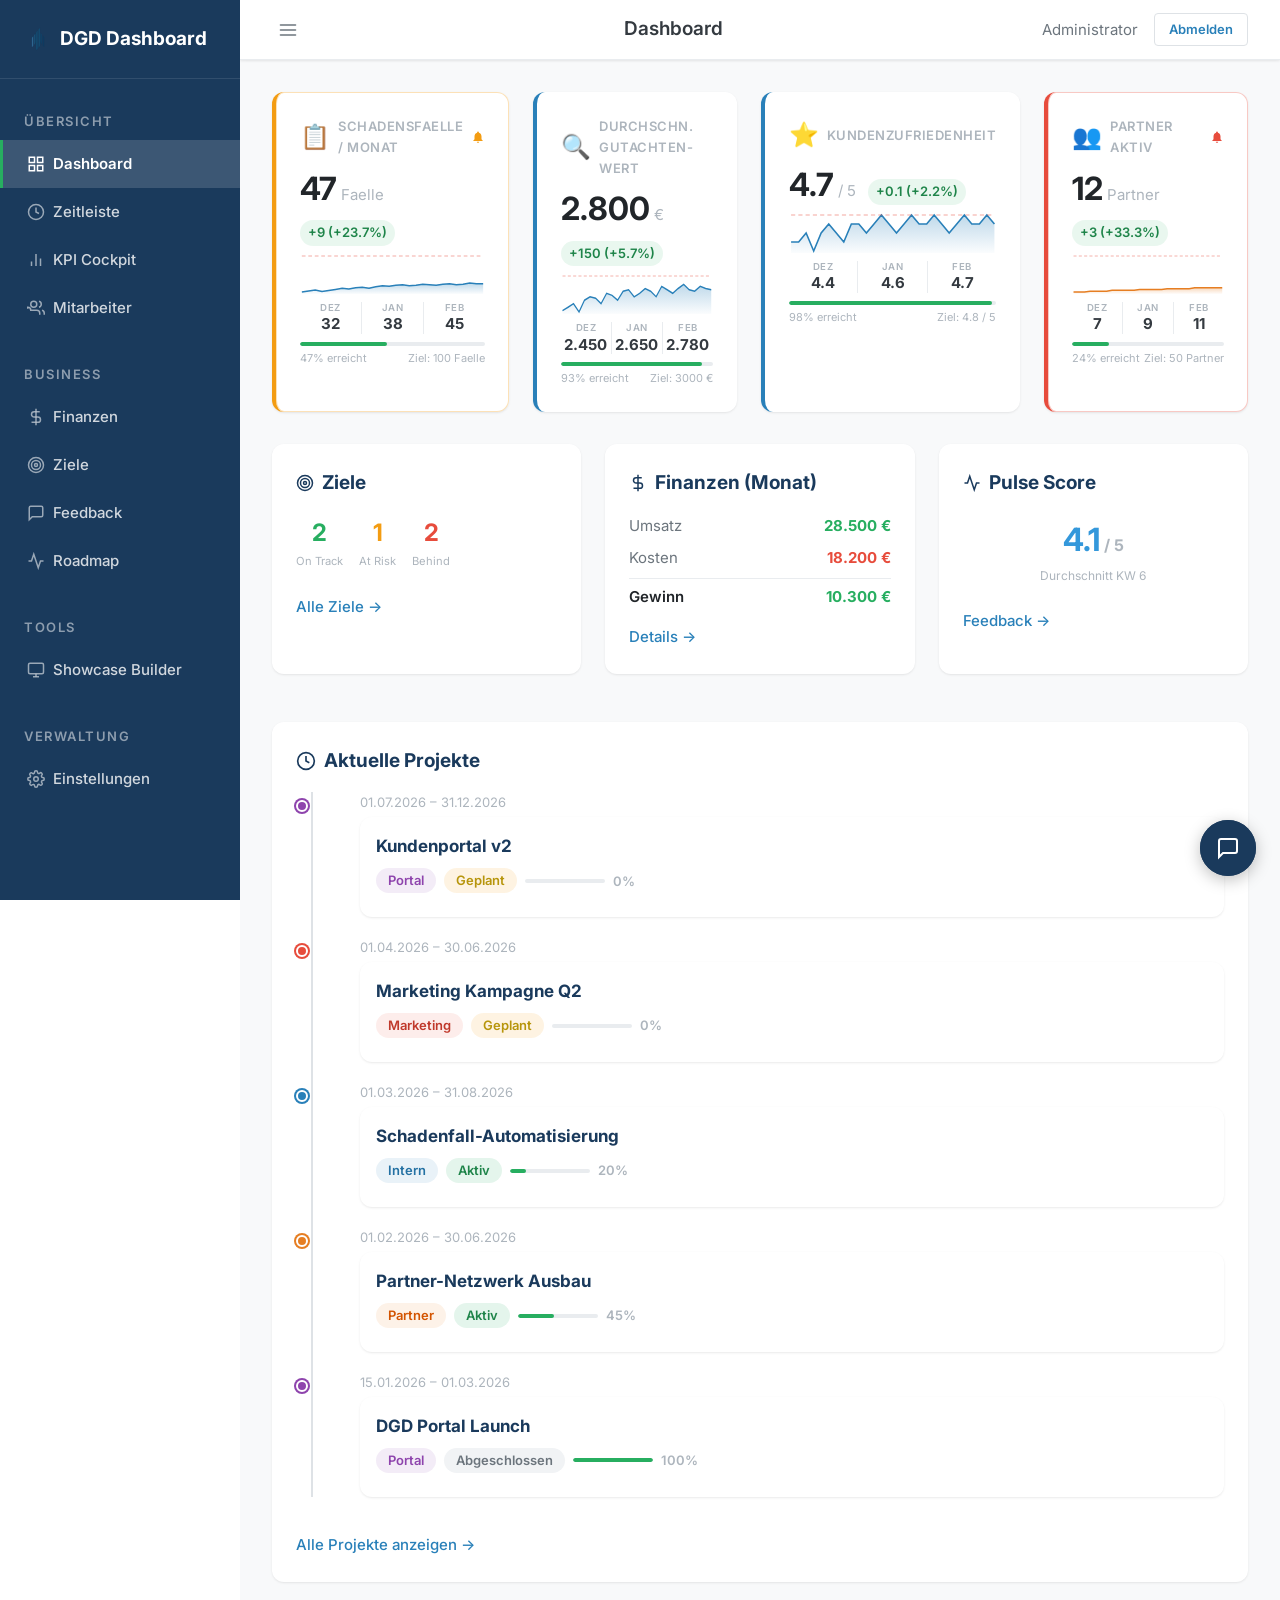
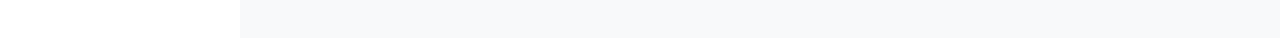
==== dashboard/index.html @ 2e4b4bc0 "Feature: Role-based access control (Admin/Member) - Backend: Finance, Goals-write, Tellent endpoints" ====
<!DOCTYPE html>
<html lang="de">
<head>
    <meta charset="UTF-8">
    <meta name="viewport" content="width=device-width, initial-scale=1.0">
    <title>DGD Dashboard - Internes Portal</title>
    <link rel="icon" href="img/dgd-falcon.png" type="image/png">
    <link rel="preconnect" href="https://fonts.googleapis.com">
    <link rel="preconnect" href="https://fonts.gstatic.com" crossorigin>
    <link href="https://fonts.googleapis.com/css2?family=Inter:wght@400;500;600;700&display=swap" rel="stylesheet">
    <link rel="stylesheet" href="css/theme.css">
    <link rel="stylesheet" href="css/dashboard.css">
</head>
<body>

    <!-- Login Page (shown when not authenticated) -->
    <div id="login-page" class="dgd-login-page">
        <div class="dgd-login-card">
            <div class="dgd-login-card__logo">
                <img src="img/dgd-falcon.png" alt="DGD" width="48" height="48">
                <img src="img/dgd-logo.png" alt="DGD Dashboard" style="height:28px">
            </div>
            <h2 class="dgd-login-card__title" id="auth-title">Anmelden</h2>
            <p class="dgd-login-card__subtitle" id="auth-subtitle">Internes Dashboard f&uuml;r DGD-Mitarbeiter</p>

            <form id="login-form" class="dgd-form">
                <div class="dgd-form__group">
                    <label class="dgd-form__label" for="auth-username">Benutzername</label>
                    <input type="text" id="auth-username" class="dgd-form__input dgd-form__input--lg" placeholder="Benutzername" required>
                </div>
                <div class="dgd-form__group" id="auth-email-group" style="display:none">
                    <label class="dgd-form__label" for="auth-email">E-Mail</label>
                    <input type="email" id="auth-email" class="dgd-form__input dgd-form__input--lg" placeholder="max@dgd.digital">
                </div>
                <div class="dgd-form__group" id="auth-displayname-group" style="display:none">
                    <label class="dgd-form__label" for="auth-displayname">Anzeigename</label>
                    <input type="text" id="auth-displayname" class="dgd-form__input dgd-form__input--lg" placeholder="Max Mustermann">
                </div>
                <div class="dgd-form__group">
                    <label class="dgd-form__label" for="auth-password">Passwort</label>
                    <input type="password" id="auth-password" class="dgd-form__input dgd-form__input--lg" placeholder="Passwort" required>
                </div>
                <div class="dgd-form__group" id="auth-code-group" style="display:none">
                    <label class="dgd-form__label" for="auth-invite-code">Einladungscode</label>
                    <input type="text" id="auth-invite-code" class="dgd-form__input dgd-form__input--lg" placeholder="DGD-XXXX-XXXX">
                </div>
                <div id="auth-error" class="dgd-alert dgd-alert--error dgd-hidden"></div>
                <button type="submit" id="auth-submit" class="dgd-btn dgd-btn--primary dgd-btn--lg dgd-btn--full">Anmelden</button>
            </form>
            <p class="dgd-text-center dgd-text-muted dgd-mt-md">
                <a href="#" id="auth-toggle" class="dgd-login-card__toggle">Mit Einladungscode registrieren</a>
            </p>
        </div>
    </div>

    <!-- App Shell (shown when authenticated) -->
    <div id="app-shell" class="dgd-app dgd-hidden">

        <!-- Sidebar -->
        <aside class="dgd-sidebar" id="sidebar">
            <div class="dgd-sidebar__logo">
                <img src="img/dgd-falcon.png" alt="DGD" width="28" height="28">
                <span>DGD Dashboard</span>
            </div>
            <nav class="dgd-sidebar__nav">
                <div class="dgd-sidebar__section">&Uuml;BERSICHT</div>
                <a href="#dashboard" class="dgd-sidebar__link dgd-sidebar__link--active" data-view="dashboard">
                    <svg class="dgd-sidebar__icon" width="18" height="18" viewBox="0 0 24 24" fill="none" stroke="currentColor" stroke-width="2"><rect x="3" y="3" width="7" height="7"/><rect x="14" y="3" width="7" height="7"/><rect x="3" y="14" width="7" height="7"/><rect x="14" y="14" width="7" height="7"/></svg>
                    Dashboard
                </a>
                <a href="#timeline" class="dgd-sidebar__link" data-view="timeline">
                    <svg class="dgd-sidebar__icon" width="18" height="18" viewBox="0 0 24 24" fill="none" stroke="currentColor" stroke-width="2"><circle cx="12" cy="12" r="10"/><polyline points="12 6 12 12 16 14"/></svg>
                    Zeitleiste
                </a>
                <a href="#kpis" class="dgd-sidebar__link" data-view="kpis">
                    <svg class="dgd-sidebar__icon" width="18" height="18" viewBox="0 0 24 24" fill="none" stroke="currentColor" stroke-width="2"><line x1="18" y1="20" x2="18" y2="10"/><line x1="12" y1="20" x2="12" y2="4"/><line x1="6" y1="20" x2="6" y2="14"/></svg>
                    KPI Cockpit
                </a>
                <a href="#mitarbeiter" class="dgd-sidebar__link" data-view="mitarbeiter" data-role="admin">
                    <svg class="dgd-sidebar__icon" width="18" height="18" viewBox="0 0 24 24" fill="none" stroke="currentColor" stroke-width="2"><path d="M17 21v-2a4 4 0 00-4-4H5a4 4 0 00-4-4v2"/><circle cx="9" cy="7" r="4"/><path d="M23 21v-2a4 4 0 00-3-3.87"/><path d="M16 3.13a4 4 0 010 7.75"/></svg>
                    Mitarbeiter
                </a>
                <div class="dgd-sidebar__section">BUSINESS</div>
                <a href="#finanzen" class="dgd-sidebar__link" data-view="finanzen" data-role="admin">
                    <svg class="dgd-sidebar__icon" width="18" height="18" viewBox="0 0 24 24" fill="none" stroke="currentColor" stroke-width="2"><line x1="12" y1="1" x2="12" y2="23"/><path d="M17 5H9.5a3.5 3.5 0 000 7h5a3.5 3.5 0 010 7H6"/></svg>
                    Finanzen
                </a>
                <a href="#ziele" class="dgd-sidebar__link" data-view="ziele" data-role="admin">
                    <svg class="dgd-sidebar__icon" width="18" height="18" viewBox="0 0 24 24" fill="none" stroke="currentColor" stroke-width="2"><circle cx="12" cy="12" r="10"/><circle cx="12" cy="12" r="6"/><circle cx="12" cy="12" r="2"/></svg>
                    Ziele
                </a>
                <a href="#feedback" class="dgd-sidebar__link" data-view="feedback">
                    <svg class="dgd-sidebar__icon" width="18" height="18" viewBox="0 0 24 24" fill="none" stroke="currentColor" stroke-width="2"><path d="M21 15a2 2 0 01-2 2H7l-4 4V5a2 2 0 012-2h14a2 2 0 012 2z"/><line x1="9" y1="10" x2="9" y2="10"/><line x1="12" y1="10" x2="12" y2="10"/><line x1="15" y1="10" x2="15" y2="10"/></svg>
                    Feedback
                </a>
                <a href="#roadmap" class="dgd-sidebar__link" data-view="roadmap">
                    <svg class="dgd-sidebar__icon" width="18" height="18" viewBox="0 0 24 24" fill="none" stroke="currentColor" stroke-width="2"><polyline points="22 12 18 12 15 21 9 3 6 12 2 12"/></svg>
                    Roadmap
                </a>
                <div class="dgd-sidebar__section">TOOLS</div>
                <a href="#showcase" class="dgd-sidebar__link" data-view="showcase" data-role="admin">
                    <svg class="dgd-sidebar__icon" width="18" height="18" viewBox="0 0 24 24" fill="none" stroke="currentColor" stroke-width="2"><rect x="2" y="3" width="20" height="14" rx="2"/><line x1="8" y1="21" x2="16" y2="21"/><line x1="12" y1="17" x2="12" y2="21"/></svg>
                    Showcase Builder
                </a>
                <div class="dgd-sidebar__section">VERWALTUNG</div>
                <a href="#settings" class="dgd-sidebar__link" data-view="settings" data-role="admin">
                    <svg class="dgd-sidebar__icon" width="18" height="18" viewBox="0 0 24 24" fill="none" stroke="currentColor" stroke-width="2"><circle cx="12" cy="12" r="3"/><path d="M19.4 15a1.65 1.65 0 00.33 1.82l.06.06a2 2 0 010 2.83 2 2 0 01-2.83 0l-.06-.06a1.65 1.65 0 00-1.82-.33 1.65 1.65 0 00-1 1.51V21a2 2 0 01-4 0v-.09A1.65 1.65 0 009 19.4a1.65 1.65 0 00-1.82.33l-.06.06a2 2 0 01-2.83-2.83l.06-.06A1.65 1.65 0 004.68 15a1.65 1.65 0 00-1.51-1H3a2 2 0 010-4h.09A1.65 1.65 0 004.6 9a1.65 1.65 0 00-.33-1.82l-.06-.06a2 2 0 012.83-2.83l.06.06A1.65 1.65 0 009 4.68a1.65 1.65 0 001-1.51V3a2 2 0 014 0v.09a1.65 1.65 0 001 1.51 1.65 1.65 0 001.82-.33l.06-.06a2 2 0 012.83 2.83l-.06.06A1.65 1.65 0 0019.4 9a1.65 1.65 0 001.51 1H21a2 2 0 010 4h-.09a1.65 1.65 0 00-1.51 1z"/></svg>
                    Einstellungen
                </a>
            </nav>
        </aside>

        <!-- Main Content -->
        <main class="dgd-main" id="main">
            <header class="dgd-topbar">
                <button class="dgd-sidebar-toggle" id="sidebar-toggle" aria-label="Men&uuml;" title="Seitenleiste ein-/ausblenden">
                    <svg width="20" height="20" viewBox="0 0 24 24" fill="none" stroke="currentColor" stroke-width="2" stroke-linecap="round"><line x1="3" y1="6" x2="21" y2="6"/><line x1="3" y1="12" x2="21" y2="12"/><line x1="3" y1="18" x2="21" y2="18"/></svg>
                </button>
                <h3 class="dgd-topbar__title" id="topbar-title">Dashboard</h3>
                <div class="dgd-topbar__user">
                    <span id="topbar-username"></span>
                    <button class="dgd-btn dgd-btn--outline dgd-btn--sm" id="logout-btn">Abmelden</button>
                </div>
            </header>
            <div class="dgd-content" id="main-content">
                <!-- Views rendered here by JS -->
            </div>
        </main>
    </div>

    <!-- Modal container -->
    <div id="modal-container"></div>

    <!-- Foundation (namespace.js must load first - no defer) -->
    <script src="js/namespace.js"></script>
    <script defer src="js/helpers.js"></script>
    <script defer src="js/demo-data.js"></script>

    <!-- Infrastructure -->
    <script defer src="js/api.js"></script>
    <script defer src="js/tellent.js"></script>
    <script defer src="js/timeline.js"></script>
    <script defer src="js/gantt.js"></script>
    <script defer src="js/cortex.js"></script>
    <script defer src="js/anomalies.js"></script>
    <script defer src="js/modals.js"></script>
    <script defer src="js/sidebar.js"></script>

    <!-- Export -->
    <script defer src="js/export.js"></script>

    <!-- Views -->
    <script defer src="js/views/dashboard.js"></script>
    <script defer src="js/views/timeline.js"></script>
    <script defer src="js/views/kpis.js"></script>
    <script defer src="js/views/mitarbeiter.js"></script>
    <script defer src="js/views/finanzen.js"></script>
    <script defer src="js/views/ziele.js"></script>
    <script defer src="js/views/feedback.js"></script>
    <script defer src="js/views/roadmap.js"></script>
    <script defer src="js/views/showcase.js"></script>
    <script defer src="js/views/settings.js"></script>

    <!-- Auth & Routing -->
    <script defer src="js/auth.js"></script>
    <script defer src="js/data-loader.js"></script>
    <script defer src="js/router.js"></script>

    <!-- Showcase Builder -->
    <link rel="stylesheet" href="css/showcase-builder.css">
    <script defer src="js/showcase-devices.js"></script>
    <script defer src="js/showcase-templates.js"></script>
    <script defer src="js/showcase-cortex.js"></script>
    <script defer src="js/showcase-builder.js"></script>

    <!-- Bootstrap -->
    <script defer src="js/app.js"></script>
</body>
</html>
---- dashboard/css/theme.css ----
/* ==========================================================================
   DGD Theme - Deutscher Gutachter Dienst
   Brand colors, typography, and base variables
   ========================================================================== */

:root {
    /* Brand Colors */
    --dgd-primary: #1a3a5c;
    --dgd-primary-light: #2c5282;
    --dgd-primary-dark: #0f2440;
    --dgd-secondary: #2980b9;
    --dgd-secondary-light: #3498db;
    --dgd-secondary-dark: #1f6fa0;
    --dgd-accent: #27ae60;
    --dgd-accent-light: #2ecc71;
    --dgd-accent-dark: #1e8449;

    /* Neutrals */
    --dgd-white: #ffffff;
    --dgd-gray-50: #f8f9fa;
    --dgd-gray-100: #f1f3f5;
    --dgd-gray-200: #e9ecef;
    --dgd-gray-300: #dee2e6;
    --dgd-gray-400: #ced4da;
    --dgd-gray-500: #adb5bd;
    --dgd-gray-600: #6c757d;
    --dgd-gray-700: #495057;
    --dgd-gray-800: #343a40;
    --dgd-gray-900: #212529;
    --dgd-black: #000000;

    /* Semantic Colors */
    --dgd-success: #27ae60;
    --dgd-warning: #f39c12;
    --dgd-danger: #e74c3c;
    --dgd-info: #2980b9;

    /* Typography */
    --dgd-font-family: 'Inter', -apple-system, BlinkMacSystemFont, 'Segoe UI', Roboto,
        'Helvetica Neue', Arial, sans-serif, 'Apple Color Emoji', 'Segoe UI Emoji';
    --dgd-font-family-mono: 'SF Mono', 'Fira Code', 'Fira Mono', 'Roboto Mono',
        'Courier New', monospace;
    --dgd-font-size-xs: 0.8125rem;
    --dgd-font-size-sm: 0.9375rem;
    --dgd-font-size-base: 1.0625rem;
    --dgd-font-size-lg: 1.1875rem;
    --dgd-font-size-xl: 1.375rem;
    --dgd-font-size-2xl: 1.625rem;
    --dgd-font-size-3xl: 2.125rem;
    --dgd-font-size-4xl: 2.75rem;
    --dgd-font-size-5xl: 3.25rem;
    --dgd-font-weight-normal: 400;
    --dgd-font-weight-medium: 500;
    --dgd-font-weight-semibold: 600;
    --dgd-font-weight-bold: 700;
    --dgd-line-height: 1.6;

    /* Spacing */
    --dgd-space-xs: 0.25rem;
    --dgd-space-sm: 0.5rem;
    --dgd-space-md: 1rem;
    --dgd-space-lg: 1.5rem;
    --dgd-space-xl: 2rem;
    --dgd-space-2xl: 3rem;
    --dgd-space-3xl: 4rem;

    /* Border Radius */
    --dgd-radius-sm: 4px;
    --dgd-radius-md: 8px;
    --dgd-radius-lg: 12px;
    --dgd-radius-xl: 16px;
    --dgd-radius-full: 9999px;

    /* Shadows */
    --dgd-shadow-sm: 0 1px 3px rgba(0, 0, 0, 0.06), 0 1px 2px rgba(0, 0, 0, 0.04);
    --dgd-shadow-md: 0 4px 8px rgba(0, 0, 0, 0.08), 0 2px 4px rgba(0, 0, 0, 0.04);
    --dgd-shadow-lg: 0 12px 24px rgba(0, 0, 0, 0.1), 0 4px 8px rgba(0, 0, 0, 0.05);
    --dgd-shadow-xl: 0 24px 48px rgba(0, 0, 0, 0.12), 0 8px 16px rgba(0, 0, 0, 0.06);

    /* Transitions */
    --dgd-transition-fast: 150ms ease;
    --dgd-transition-base: 250ms ease;
    --dgd-transition-slow: 350ms ease;

    /* Layout */
    --dgd-max-width: 1200px;
    --dgd-header-height: 64px;
}

/* ==========================================================================
   Base Reset & Typography
   ========================================================================== */

*, *::before, *::after {
    box-sizing: border-box;
    margin: 0;
    padding: 0;
}

html {
    font-size: 16px;
    scroll-behavior: smooth;
    -webkit-text-size-adjust: 100%;
}

body {
    font-family: var(--dgd-font-family);
    font-size: var(--dgd-font-size-base);
    font-weight: var(--dgd-font-weight-normal);
    line-height: var(--dgd-line-height);
    color: var(--dgd-gray-900);
    background-color: var(--dgd-white);
    -webkit-font-smoothing: antialiased;
    -moz-osx-font-smoothing: grayscale;
}

h1, h2, h3, h4, h5, h6 {
    font-weight: var(--dgd-font-weight-bold);
    line-height: 1.3;
    color: var(--dgd-primary);
}

h1 { font-size: var(--dgd-font-size-4xl); }
h2 { font-size: var(--dgd-font-size-3xl); }
h3 { font-size: var(--dgd-font-size-2xl); }
h4 { font-size: var(--dgd-font-size-xl); }

a {
    color: var(--dgd-secondary);
    text-decoration: none;
    transition: color var(--dgd-transition-fast);
}

a:hover {
    color: var(--dgd-secondary-dark);
}

img {
    max-width: 100%;
    height: auto;
}
---- dashboard/css/dashboard.css ----
/* ==========================================================================
   DGD Dashboard - Internal Portal Styles
   Uses design tokens from theme.css
   BEM naming with dgd- prefix
   ========================================================================== */

/* ==========================================================================
   App Shell Layout
   ========================================================================== */

.dgd-app {
    display: flex;
    min-height: 100vh;
}

.dgd-sidebar {
    width: 240px;
    background: var(--dgd-primary);
    color: var(--dgd-white);
    position: fixed;
    height: 100vh;
    overflow-y: auto;
    transition: transform var(--dgd-transition-slow);
    z-index: 100;
    display: flex;
    flex-direction: column;
}

.dgd-main {
    flex: 1;
    margin-left: 240px;
    background: var(--dgd-gray-50);
    min-height: 100vh;
}

.dgd-topbar {
    height: 60px;
    background: var(--dgd-white);
    border-bottom: 1px solid var(--dgd-gray-200);
    display: flex;
    align-items: center;
    padding: 0 2rem;
    justify-content: space-between;
    position: sticky;
    top: 0;
    z-index: 50;
    box-shadow: var(--dgd-shadow-sm);
}

.dgd-topbar__title {
    font-size: var(--dgd-font-size-lg);
    font-weight: var(--dgd-font-weight-semibold);
    color: var(--dgd-gray-800);
    margin: 0;
}

.dgd-topbar__user {
    display: flex;
    align-items: center;
    gap: var(--dgd-space-md);
    font-size: var(--dgd-font-size-sm);
    color: var(--dgd-gray-600);
}

.dgd-content {
    padding: 2rem;
    max-width: 1400px;
}

/* ==========================================================================
   Sidebar
   ========================================================================== */

.dgd-sidebar__logo {
    display: flex;
    align-items: center;
    gap: var(--dgd-space-sm);
    padding: var(--dgd-space-lg) var(--dgd-space-lg);
    border-bottom: 1px solid rgba(255, 255, 255, 0.1);
    font-size: var(--dgd-font-size-lg);
    font-weight: var(--dgd-font-weight-bold);
    color: var(--dgd-white);
    flex-shrink: 0;
}

.dgd-sidebar__logo img {
    flex-shrink: 0;
}

.dgd-sidebar__nav {
    list-style: none;
    padding: var(--dgd-space-sm) 0;
    flex: 1;
}

.dgd-sidebar__section {
    font-size: var(--dgd-font-size-xs);
    font-weight: var(--dgd-font-weight-semibold);
    text-transform: uppercase;
    letter-spacing: 1.5px;
    opacity: 0.5;
    padding: var(--dgd-space-lg) var(--dgd-space-lg) var(--dgd-space-sm);
    margin-top: var(--dgd-space-sm);
}

.dgd-sidebar__section:first-child {
    margin-top: 0;
}

.dgd-sidebar__link {
    display: flex;
    align-items: center;
    gap: var(--dgd-space-sm);
    padding: 0.75rem 1.5rem;
    color: rgba(255, 255, 255, 0.8);
    font-size: var(--dgd-font-size-sm);
    font-weight: var(--dgd-font-weight-medium);
    text-decoration: none;
    transition: all var(--dgd-transition-fast);
    border-left: 3px solid transparent;
}

.dgd-sidebar__link:hover {
    background: rgba(255, 255, 255, 0.1);
    color: var(--dgd-white);
}

.dgd-sidebar__link--active {
    background: rgba(255, 255, 255, 0.15);
    color: var(--dgd-white);
    border-left-color: var(--dgd-accent);
    font-weight: var(--dgd-font-weight-semibold);
}

.dgd-sidebar__icon {
    flex-shrink: 0;
    opacity: 0.7;
    width: 18px;
    height: 18px;
}

.dgd-sidebar__link--active .dgd-sidebar__icon,
.dgd-sidebar__link:hover .dgd-sidebar__icon {
    opacity: 1;
}

/* ==========================================================================
   Login Page
   ========================================================================== */

.dgd-login-page {
    display: flex;
    align-items: center;
    justify-content: center;
    min-height: 100vh;
    background: linear-gradient(135deg, var(--dgd-primary) 0%, var(--dgd-secondary) 100%);
    padding: var(--dgd-space-lg);
}

.dgd-login-card {
    background: var(--dgd-white);
    max-width: 420px;
    width: 100%;
    border-radius: var(--dgd-radius-xl);
    box-shadow: var(--dgd-shadow-xl);
    padding: 2.5rem;
    animation: dgd-card-enter 0.5s ease forwards;
}

.dgd-login-card__logo {
    display: flex;
    align-items: center;
    justify-content: center;
    gap: var(--dgd-space-sm);
    margin-bottom: var(--dgd-space-xl);
}

.dgd-login-card__title {
    text-align: center;
    font-size: var(--dgd-font-size-2xl);
    color: var(--dgd-primary);
    margin-bottom: var(--dgd-space-xs);
}

.dgd-login-card__subtitle {
    text-align: center;
    color: var(--dgd-gray-600);
    font-size: var(--dgd-font-size-sm);
    margin-bottom: var(--dgd-space-xl);
}

.dgd-login-card__toggle {
    color: var(--dgd-secondary);
    font-size: var(--dgd-font-size-sm);
    cursor: pointer;
    transition: color var(--dgd-transition-fast);
}

.dgd-login-card__toggle:hover {
    color: var(--dgd-secondary-dark);
}

/* ==========================================================================
   KPI Cards
   ========================================================================== */

.dgd-kpi-grid {
    display: grid;
    grid-template-columns: 1fr;
    gap: 1.5rem;
}

@media (min-width: 576px) {
    .dgd-kpi-grid {
        grid-template-columns: repeat(2, 1fr);
    }
}

@media (min-width: 1024px) {
    .dgd-kpi-grid {
        grid-template-columns: repeat(4, 1fr);
    }
}

.dgd-kpi-card {
    background: var(--dgd-white);
    border-radius: var(--dgd-radius-lg);
    box-shadow: var(--dgd-shadow-sm);
    padding: 1.5rem;
    border-left: 4px solid var(--dgd-gray-300);
    transition: box-shadow var(--dgd-transition-base), transform var(--dgd-transition-base);
    opacity: 0;
    transform: translateY(12px);
    animation: dgd-card-enter 0.4s ease forwards;
}

.dgd-kpi-card:nth-child(1) { animation-delay: 0.05s; }
.dgd-kpi-card:nth-child(2) { animation-delay: 0.1s; }
.dgd-kpi-card:nth-child(3) { animation-delay: 0.15s; }
.dgd-kpi-card:nth-child(4) { animation-delay: 0.2s; }
.dgd-kpi-card:nth-child(5) { animation-delay: 0.25s; }
.dgd-kpi-card:nth-child(6) { animation-delay: 0.3s; }
.dgd-kpi-card:nth-child(7) { animation-delay: 0.35s; }
.dgd-kpi-card:nth-child(8) { animation-delay: 0.4s; }

.dgd-kpi-card:hover {
    box-shadow: var(--dgd-shadow-md);
    transform: translateY(-2px);
}

.dgd-kpi-card__icon {
    font-size: 1.5rem;
    margin-bottom: var(--dgd-space-sm);
}

.dgd-kpi-card__label {
    font-size: var(--dgd-font-size-xs);
    font-weight: var(--dgd-font-weight-semibold);
    text-transform: uppercase;
    letter-spacing: 0.5px;
    color: var(--dgd-gray-500);
    margin-bottom: var(--dgd-space-xs);
}

.dgd-kpi-card__value {
    font-size: 2rem;
    font-weight: var(--dgd-font-weight-bold);
    color: var(--dgd-gray-900);
    line-height: 1.2;
    margin-bottom: var(--dgd-space-xs);
}

.dgd-kpi-card__unit {
    font-size: var(--dgd-font-size-sm);
    font-weight: var(--dgd-font-weight-normal);
    color: var(--dgd-gray-500);
    margin-left: var(--dgd-space-xs);
}

.dgd-kpi-card__trend {
    display: inline-flex;
    align-items: center;
    gap: 0.25rem;
    font-size: var(--dgd-font-size-xs);
    font-weight: var(--dgd-font-weight-semibold);
    padding: 0.15rem 0.5rem;
    border-radius: var(--dgd-radius-full);
}

.dgd-kpi-card__trend--up {
    background: rgba(39, 174, 96, 0.1);
    color: #1e8449;
}

.dgd-kpi-card__trend--down {
    background: rgba(231, 76, 60, 0.1);
    color: #c0392b;
}

.dgd-kpi-card__trend--stable {
    background: rgba(108, 117, 125, 0.1);
    color: var(--dgd-gray-600);
}

.dgd-kpi-card__target {
    margin-top: var(--dgd-space-sm);
}

.dgd-kpi-card__target-bar {
    height: 4px;
    border-radius: var(--dgd-radius-full);
    background: var(--dgd-gray-200);
    overflow: hidden;
}

.dgd-kpi-card__target-fill {
    height: 100%;
    border-radius: var(--dgd-radius-full);
    background: var(--dgd-accent);
    transition: width var(--dgd-transition-slow);
}

.dgd-kpi-card__target-text {
    display: flex;
    justify-content: space-between;
    font-size: 0.6875rem;
    color: var(--dgd-gray-500);
    margin-top: 0.25rem;
}

/* KPI Card color variants */
.dgd-kpi-card--umsatz  { border-left-color: #27ae60; }
.dgd-kpi-card--kunden  { border-left-color: #2980b9; }
.dgd-kpi-card--partner { border-left-color: #e67e22; }
.dgd-kpi-card--portal  { border-left-color: #8e44ad; }
.dgd-kpi-card--marketing { border-left-color: #e74c3c; }
.dgd-kpi-card--engagement { border-left-color: #16a085; }

.dgd-kpi-card:nth-child(9)  { animation-delay: 0.45s; }
.dgd-kpi-card:nth-child(10) { animation-delay: 0.5s; }
.dgd-kpi-card:nth-child(11) { animation-delay: 0.55s; }
.dgd-kpi-card:nth-child(12) { animation-delay: 0.6s; }

/* Tellent connection status */
.dgd-tellent-status {
    display: inline-flex;
    align-items: center;
    gap: 0.5rem;
    font-size: var(--dgd-font-size-sm);
    padding: 0.4rem 0.75rem;
    border-radius: var(--dgd-radius-full);
    margin-bottom: 1rem;
    font-weight: 500;
}

.dgd-tellent-status--connected {
    background: rgba(39, 174, 96, 0.1);
    color: #1e8449;
}

.dgd-tellent-status--disconnected {
    background: rgba(149, 165, 166, 0.15);
    color: var(--dgd-gray-500);
}

.dgd-tellent-status__dot {
    width: 8px;
    height: 8px;
    border-radius: 50%;
    display: inline-block;
}

.dgd-tellent-status--connected .dgd-tellent-status__dot {
    background: #27ae60;
    box-shadow: 0 0 4px rgba(39, 174, 96, 0.6);
}

.dgd-tellent-status--disconnected .dgd-tellent-status__dot {
    background: var(--dgd-gray-400);
}

/* KPI LIVE badge (Tellent data) */
.dgd-kpi-card__live {
    font-size: 0.5625rem;
    font-weight: 700;
    text-transform: uppercase;
    letter-spacing: 0.05em;
    background: #27ae60;
    color: #fff;
    padding: 0.1rem 0.35rem;
    border-radius: var(--dgd-radius-sm);
    margin-left: auto;
    line-height: 1.2;
}

/* KPI Card enhanced elements */
.dgd-kpi-card__header {
    display: flex;
    align-items: center;
    gap: 0.5rem;
    margin-bottom: 0.75rem;
}

.dgd-kpi-card__header .dgd-kpi-card__icon {
    margin-bottom: 0;
}

.dgd-kpi-card__header .dgd-kpi-card__label {
    margin-bottom: 0;
}

.dgd-kpi-card__value-row {
    display: flex;
    align-items: baseline;
    gap: 0.75rem;
    flex-wrap: wrap;
    margin-bottom: 0.5rem;
}

.dgd-kpi-card__value-row .dgd-kpi-card__value {
    margin-bottom: 0;
}

.dgd-kpi-card__delta {
    font-size: var(--dgd-font-size-xs);
    font-weight: 600;
    padding: 0.15rem 0.5rem;
    border-radius: var(--dgd-radius-full);
    white-space: nowrap;
}

.dgd-kpi-card__delta--up {
    background: rgba(39, 174, 96, 0.1);
    color: #1e8449;
}

.dgd-kpi-card__delta--down {
    background: rgba(231, 76, 60, 0.1);
    color: #c0392b;
}

.dgd-kpi-card__delta--stable {
    background: rgba(108, 117, 125, 0.1);
    color: var(--dgd-gray-600);
}

.dgd-kpi-card__sparkline {
    width: 100%;
    height: 40px;
    display: block;
    margin-bottom: 0.5rem;
}

.dgd-kpi-card__monthly {
    display: flex;
    gap: 0;
    margin-bottom: 0.5rem;
}

.dgd-kpi-card__monthly-item {
    flex: 1;
    text-align: center;
    font-size: 0.6875rem;
    color: var(--dgd-gray-600);
    line-height: 1.3;
}

.dgd-kpi-card__monthly-item + .dgd-kpi-card__monthly-item {
    border-left: 1px solid var(--dgd-gray-200);
}

.dgd-kpi-card__monthly-label {
    display: block;
    font-weight: 600;
    color: var(--dgd-gray-500);
    text-transform: uppercase;
    font-size: 0.6rem;
    letter-spacing: 0.5px;
}

.dgd-kpi-card__monthly-val {
    display: block;
    font-weight: 700;
    color: var(--dgd-gray-800);
    font-size: var(--dgd-font-size-sm);
}

/* ==========================================================================
   Gantt Chart
   ========================================================================== */

.dgd-gantt-wrapper {
    background: var(--dgd-white);
    border-radius: var(--dgd-radius-lg);
    box-shadow: var(--dgd-shadow-sm);
    padding: 1rem;
    margin-bottom: 1.5rem;
    overflow-x: auto;
}

.dgd-gantt-svg {
    display: block;
    min-width: 1000px;
}

.dgd-gantt__month-label {
    font-size: 11px;
    fill: var(--dgd-gray-500);
    font-weight: 600;
    font-family: inherit;
}

.dgd-gantt__month-line {
    stroke: var(--dgd-gray-200);
    stroke-width: 1;
}

.dgd-gantt__today {
    stroke: #e74c3c;
    stroke-width: 2;
    stroke-dasharray: 4, 3;
}

.dgd-gantt__bar {
    cursor: pointer;
    transition: opacity 0.2s;
}

.dgd-gantt__bar:hover {
    opacity: 0.85 !important;
    filter: brightness(1.1);
}

.dgd-gantt__bar-label {
    font-size: 11px;
    fill: var(--dgd-gray-700);
    font-weight: 500;
    font-family: inherit;
}

/* ==========================================================================
   Timeline
   ========================================================================== */

.dgd-timeline {
    position: relative;
    padding-left: 2rem;
}

.dgd-timeline__line {
    position: absolute;
    left: 15px;
    top: 0;
    bottom: 0;
    width: 2px;
    background: var(--dgd-gray-300);
}

.dgd-timeline__item {
    position: relative;
    margin-bottom: 2rem;
    padding-left: 2rem;
    opacity: 0;
    transform: translateX(-20px);
    animation: dgd-timeline-slide-in 0.4s ease forwards;
}

.dgd-timeline__item:nth-child(1) { animation-delay: 0.05s; }
.dgd-timeline__item:nth-child(2) { animation-delay: 0.1s; }
.dgd-timeline__item:nth-child(3) { animation-delay: 0.15s; }
.dgd-timeline__item:nth-child(4) { animation-delay: 0.2s; }
.dgd-timeline__item:nth-child(5) { animation-delay: 0.25s; }
.dgd-timeline__item:nth-child(6) { animation-delay: 0.3s; }
.dgd-timeline__item:nth-child(7) { animation-delay: 0.35s; }
.dgd-timeline__item:nth-child(8) { animation-delay: 0.4s; }
.dgd-timeline__item:nth-child(9) { animation-delay: 0.45s; }
.dgd-timeline__item:nth-child(10) { animation-delay: 0.5s; }

.dgd-timeline__dot {
    position: absolute;
    left: -2rem;
    top: 0.5rem;
    width: 12px;
    height: 12px;
    border-radius: var(--dgd-radius-full);
    border: 2px solid var(--dgd-white);
    z-index: 1;
    box-shadow: 0 0 0 2px var(--dgd-gray-300);
}

.dgd-timeline__dot--portal    { background: #8e44ad; box-shadow: 0 0 0 2px #8e44ad; }
.dgd-timeline__dot--marketing { background: #e74c3c; box-shadow: 0 0 0 2px #e74c3c; }
.dgd-timeline__dot--partner   { background: #e67e22; box-shadow: 0 0 0 2px #e67e22; }
.dgd-timeline__dot--intern    { background: #2980b9; box-shadow: 0 0 0 2px #2980b9; }
.dgd-timeline__dot--kunde     { background: #27ae60; box-shadow: 0 0 0 2px #27ae60; }

.dgd-timeline__date {
    font-size: var(--dgd-font-size-xs);
    color: var(--dgd-gray-500);
    margin-bottom: var(--dgd-space-xs);
}

.dgd-timeline__card {
    background: var(--dgd-white);
    border-radius: var(--dgd-radius-lg);
    box-shadow: var(--dgd-shadow-sm);
    padding: 1.5rem;
    transition: box-shadow var(--dgd-transition-base), transform var(--dgd-transition-base);
    cursor: pointer;
}

.dgd-timeline__card:hover {
    box-shadow: var(--dgd-shadow-md);
    transform: translateY(-1px);
}

.dgd-timeline__title {
    font-size: var(--dgd-font-size-base);
    font-weight: var(--dgd-font-weight-bold);
    color: var(--dgd-primary);
    margin-bottom: var(--dgd-space-sm);
}

.dgd-timeline__meta {
    display: flex;
    align-items: center;
    gap: var(--dgd-space-sm);
    flex-wrap: wrap;
    margin-bottom: var(--dgd-space-sm);
}

.dgd-timeline__desc {
    font-size: var(--dgd-font-size-sm);
    color: var(--dgd-gray-600);
    line-height: 1.5;
    margin-bottom: var(--dgd-space-sm);
}

.dgd-timeline__milestones {
    margin-top: var(--dgd-space-sm);
    padding-top: var(--dgd-space-sm);
    border-top: 1px solid var(--dgd-gray-100);
}

.dgd-timeline__milestone {
    display: flex;
    align-items: center;
    gap: var(--dgd-space-sm);
    font-size: var(--dgd-font-size-xs);
    color: var(--dgd-gray-600);
    padding: 0.2rem 0;
}

.dgd-timeline__milestone--done {
    color: var(--dgd-accent);
    text-decoration: line-through;
    opacity: 0.7;
}

.dgd-timeline__milestone-check {
    width: 14px;
    height: 14px;
    border-radius: 3px;
    border: 1.5px solid var(--dgd-gray-400);
    flex-shrink: 0;
    display: flex;
    align-items: center;
    justify-content: center;
    font-size: 0.625rem;
}

.dgd-timeline__milestone--done .dgd-timeline__milestone-check {
    background: var(--dgd-accent);
    border-color: var(--dgd-accent);
    color: var(--dgd-white);
}

.dgd-timeline__progress-bar {
    height: 4px;
    border-radius: var(--dgd-radius-full);
    background: var(--dgd-gray-200);
    overflow: hidden;
    flex: 1;
    max-width: 80px;
    min-width: 40px;
}

.dgd-timeline__progress-fill {
    height: 100%;
    border-radius: var(--dgd-radius-full);
    background: var(--dgd-accent);
    transition: width var(--dgd-transition-slow);
}

.dgd-timeline__progress-text {
    font-size: var(--dgd-font-size-xs);
    color: var(--dgd-gray-500);
    font-weight: var(--dgd-font-weight-semibold);
}

/* Compact timeline for dashboard */
.dgd-timeline--compact .dgd-timeline__card {
    padding: 1rem;
}

.dgd-timeline--compact .dgd-timeline__desc,
.dgd-timeline--compact .dgd-timeline__milestones {
    display: none;
}

.dgd-timeline--compact .dgd-timeline__item {
    margin-bottom: 1.25rem;
}

/* ==========================================================================
   Badges
   ========================================================================== */

.dgd-badge {
    display: inline-flex;
    align-items: center;
    padding: 0.25rem 0.75rem;
    border-radius: var(--dgd-radius-full);
    font-size: var(--dgd-font-size-xs);
    font-weight: var(--dgd-font-weight-semibold);
    line-height: 1.3;
    white-space: nowrap;
}

/* Category badges */
.dgd-badge--portal    { background: rgba(142, 68, 173, 0.1);  color: #8e44ad; }
.dgd-badge--marketing { background: rgba(231, 76, 60, 0.1);   color: #c0392b; }
.dgd-badge--partner   { background: rgba(230, 126, 34, 0.1);  color: #d35400; }
.dgd-badge--intern    { background: rgba(41, 128, 185, 0.1);  color: #2471a3; }
.dgd-badge--kunde     { background: rgba(39, 174, 96, 0.1);   color: #1e8449; }

/* Status badges */
.dgd-badge--aktiv         { background: rgba(39, 174, 96, 0.12);  color: #1e8449; }
.dgd-badge--geplant       { background: rgba(243, 156, 18, 0.12); color: #b7950b; }
.dgd-badge--abgeschlossen { background: var(--dgd-gray-100);       color: var(--dgd-gray-600); }
.dgd-badge--pausiert      { background: rgba(231, 76, 60, 0.1);   color: #c0392b; }

/* ==========================================================================
   Modal
   ========================================================================== */

.dgd-modal-overlay {
    position: fixed;
    top: 0;
    left: 0;
    right: 0;
    bottom: 0;
    background: rgba(0, 0, 0, 0.5);
    display: flex;
    align-items: center;
    justify-content: center;
    z-index: 200;
}

.dgd-modal {
    background: var(--dgd-white);
    max-width: 600px;
    width: 90%;
    border-radius: var(--dgd-radius-xl);
    box-shadow: var(--dgd-shadow-xl);
    max-height: 90vh;
    overflow-y: auto;
    transform: scale(0.95) translateY(10px);
    animation: dgd-modal-enter 0.25s ease forwards;
}

.dgd-modal__header {
    display: flex;
    align-items: center;
    justify-content: space-between;
    padding: 1.5rem;
    border-bottom: 1px solid var(--dgd-gray-200);
}

.dgd-modal__header h3 {
    margin: 0;
    font-size: var(--dgd-font-size-xl);
    color: var(--dgd-primary);
}

.dgd-modal__close {
    background: none;
    border: none;
    font-size: 1.5rem;
    color: var(--dgd-gray-500);
    cursor: pointer;
    padding: 0.25rem;
    line-height: 1;
    transition: color var(--dgd-transition-fast);
}

.dgd-modal__close:hover {
    color: var(--dgd-gray-800);
}

.dgd-modal__body {
    padding: 1.5rem;
}

.dgd-modal__footer {
    padding: 1.5rem;
    border-top: 1px solid var(--dgd-gray-200);
    display: flex;
    justify-content: flex-end;
    gap: var(--dgd-space-sm);
}

/* ==========================================================================
   Page Header
   ========================================================================== */

.dgd-page-header {
    display: flex;
    align-items: center;
    justify-content: space-between;
    margin-bottom: 2rem;
    flex-wrap: wrap;
    gap: var(--dgd-space-md);
}

.dgd-page-header__title {
    font-size: var(--dgd-font-size-2xl);
    color: var(--dgd-primary);
    margin: 0;
}

.dgd-page-header__actions {
    display: flex;
    gap: var(--dgd-space-sm);
    flex-wrap: wrap;
}

/* ==========================================================================
   Filter Pills
   ========================================================================== */

.dgd-filter-row {
    display: flex;
    gap: var(--dgd-space-sm);
    flex-wrap: wrap;
    margin-bottom: var(--dgd-space-xl);
}

.dgd-filter-pill {
    display: inline-flex;
    align-items: center;
    padding: 0.375rem 1rem;
    border-radius: var(--dgd-radius-full);
    font-size: var(--dgd-font-size-xs);
    font-weight: var(--dgd-font-weight-semibold);
    border: 1px solid var(--dgd-gray-300);
    background: var(--dgd-white);
    color: var(--dgd-gray-600);
    cursor: pointer;
    transition: all var(--dgd-transition-fast);
}

.dgd-filter-pill:hover {
    border-color: var(--dgd-secondary);
    color: var(--dgd-secondary);
}

.dgd-filter-pill--active {
    background: var(--dgd-secondary);
    border-color: var(--dgd-secondary);
    color: var(--dgd-white);
}

/* ==========================================================================
   Section Card (used in dashboard overview & settings)
   ========================================================================== */

.dgd-section-card {
    background: var(--dgd-white);
    border-radius: var(--dgd-radius-lg);
    box-shadow: var(--dgd-shadow-sm);
    padding: 1.5rem;
    margin-bottom: var(--dgd-space-lg);
    opacity: 0;
    transform: translateY(12px);
    animation: dgd-card-enter 0.4s ease forwards;
}

.dgd-section-card__title {
    font-size: var(--dgd-font-size-lg);
    font-weight: var(--dgd-font-weight-bold);
    color: var(--dgd-primary);
    margin-bottom: var(--dgd-space-md);
    display: flex;
    align-items: center;
    gap: var(--dgd-space-sm);
}

.dgd-section-card__link {
    display: inline-flex;
    align-items: center;
    gap: 0.25rem;
    font-size: var(--dgd-font-size-sm);
    color: var(--dgd-secondary);
    margin-top: var(--dgd-space-md);
    font-weight: var(--dgd-font-weight-medium);
}

.dgd-section-card__link:hover {
    color: var(--dgd-secondary-dark);
}

/* ==========================================================================
   Table (Settings: invite codes, etc.)
   ========================================================================== */

.dgd-table {
    width: 100%;
    border-collapse: collapse;
}

.dgd-table th,
.dgd-table td {
    text-align: left;
    padding: 0.75rem 1rem;
    font-size: var(--dgd-font-size-sm);
    border-bottom: 1px solid var(--dgd-gray-100);
}

.dgd-table th {
    font-weight: var(--dgd-font-weight-semibold);
    color: var(--dgd-gray-600);
    font-size: var(--dgd-font-size-xs);
    text-transform: uppercase;
    letter-spacing: 0.5px;
    background: var(--dgd-gray-50);
}

.dgd-table tr:hover td {
    background: var(--dgd-gray-50);
}

.dgd-table__empty {
    text-align: center;
    color: var(--dgd-gray-500);
    padding: 2rem 1rem;
    font-style: italic;
}

/* ==========================================================================
   Sidebar Toggle (Burger Menu)
   ========================================================================== */

.dgd-sidebar-toggle {
    display: flex;
    align-items: center;
    justify-content: center;
    background: none;
    border: none;
    color: var(--dgd-gray-600);
    cursor: pointer;
    padding: 0.4rem;
    border-radius: var(--dgd-radius-sm);
    transition: all var(--dgd-transition-fast);
    flex-shrink: 0;
}

.dgd-sidebar-toggle:hover {
    background: var(--dgd-gray-100);
    color: var(--dgd-primary);
}

/* Collapsed sidebar state */
.dgd-sidebar.dgd-sidebar--collapsed {
    transform: translateX(-100%);
}

.dgd-main.dgd-main--expanded {
    margin-left: 0;
}

/* ==========================================================================
   Utilities
   ========================================================================== */

.dgd-text-center { text-align: center; }
.dgd-text-muted  { color: var(--dgd-gray-600); }
.dgd-mt-md       { margin-top: var(--dgd-space-md); }
.dgd-mt-lg       { margin-top: var(--dgd-space-lg); }
.dgd-mb-md       { margin-bottom: var(--dgd-space-md); }
.dgd-mb-lg       { margin-bottom: var(--dgd-space-lg); }
.dgd-hidden       { display: none !important; }

/* ==========================================================================
   Alerts (reuse pattern from portal)
   ========================================================================== */

.dgd-alert {
    padding: var(--dgd-space-md);
    border-radius: var(--dgd-radius-md);
    font-size: var(--dgd-font-size-sm);
    margin-bottom: var(--dgd-space-md);
}

.dgd-alert--success {
    background: rgba(39, 174, 96, 0.1);
    color: #1e8449;
    border: 1px solid rgba(39, 174, 96, 0.2);
}

.dgd-alert--error {
    background: rgba(231, 76, 60, 0.1);
    color: #c0392b;
    border: 1px solid rgba(231, 76, 60, 0.2);
}

.dgd-alert--info {
    background: rgba(41, 128, 185, 0.1);
    color: #2471a3;
    border: 1px solid rgba(41, 128, 185, 0.2);
}

/* ==========================================================================
   Animations
   ========================================================================== */

@keyframes dgd-card-enter {
    from {
        opacity: 0;
        transform: translateY(12px);
    }
    to {
        opacity: 1;
        transform: translateY(0);
    }
}

@keyframes dgd-timeline-slide-in {
    from {
        opacity: 0;
        transform: translateX(-20px);
    }
    to {
        opacity: 1;
        transform: translateX(0);
    }
}

@keyframes dgd-fade-in {
    from { opacity: 0; }
    to   { opacity: 1; }
}

@keyframes dgd-modal-enter {
    from {
        transform: scale(0.95) translateY(10px);
        opacity: 0;
    }
    to {
        transform: scale(1) translateY(0);
        opacity: 1;
    }
}

/* ==========================================================================
   Responsive
   ========================================================================== */

@media (max-width: 768px) {
    .dgd-sidebar {
        transform: translateX(-100%);
    }

    .dgd-sidebar.dgd-sidebar--open {
        transform: translateX(0);
    }

    .dgd-sidebar.dgd-sidebar--collapsed {
        transform: translateX(-100%);
    }

    .dgd-main {
        margin-left: 0;
    }

    .dgd-main.dgd-main--expanded {
        margin-left: 0;
    }

    .dgd-content {
        padding: 1rem;
    }

    .dgd-topbar {
        padding: 0 1rem;
    }

    .dgd-page-header {
        flex-direction: column;
        align-items: flex-start;
    }

    .dgd-kpi-grid {
        grid-template-columns: 1fr;
    }

    .dgd-kpi-card__value {
        font-size: 1.5rem;
    }

    .dgd-timeline {
        padding-left: 1.5rem;
    }

    .dgd-timeline__item {
        padding-left: 1.5rem;
    }

    .dgd-modal {
        width: 95%;
        max-height: 95vh;
    }

    .dgd-login-card {
        padding: 1.5rem;
    }

    .dgd-filter-row {
        overflow-x: auto;
        flex-wrap: nowrap;
        padding-bottom: var(--dgd-space-sm);
    }

    .dgd-filter-pill {
        flex-shrink: 0;
    }
}

@media (max-width: 480px) {
    .dgd-topbar__user span {
        display: none;
    }
}

/* ==========================================================================
   Overtime Gauge (200h Cap)
   ========================================================================== */

.dgd-ot-gauge {
    display: flex;
    align-items: center;
    gap: 0.4rem;
    min-width: 120px;
}

.dgd-ot-gauge__bar {
    flex: 1;
    height: 8px;
    background: var(--dgd-gray-100);
    border-radius: 4px;
    position: relative;
    overflow: visible;
    min-width: 60px;
}

.dgd-ot-gauge__fill {
    height: 100%;
    border-radius: 4px;
    transition: width 0.6s ease;
}

.dgd-ot-gauge__fill--neg {
    float: right;
    border-radius: 4px 0 0 4px;
}

.dgd-ot-gauge__cap {
    position: absolute;
    right: 0;
    top: -3px;
    width: 2px;
    height: 14px;
    background: #ef4444;
    border-radius: 1px;
}

.dgd-ot-gauge__cap::after {
    content: "200h";
    position: absolute;
    top: -14px;
    right: -12px;
    font-size: 8px;
    color: #ef4444;
    font-weight: 600;
    white-space: nowrap;
}

.dgd-ot-gauge__label {
    font-weight: 600;
    font-size: 0.8rem;
    white-space: nowrap;
    min-width: 40px;
}

.dgd-ot-gauge__alert {
    color: #ef4444;
    font-size: 0.9rem;
    animation: dgd-pulse 1.5s infinite;
}

@keyframes dgd-pulse {
    0%, 100% { opacity: 1; }
    50% { opacity: 0.4; }
}

/* ==========================================================================
   Department Detail Cards
   ========================================================================== */

.dgd-section-card--transparent {
    background: transparent;
    box-shadow: none;
    padding: 0;
}

.dgd-dept-grid {
    display: grid;
    grid-template-columns: repeat(auto-fill, minmax(380px, 1fr));
    gap: 1.25rem;
    margin-top: 0.75rem;
}

.dgd-dept-card {
    background: var(--dgd-white);
    border-radius: var(--dgd-radius-lg);
    border: 1px solid var(--dgd-gray-200);
    box-shadow: var(--dgd-shadow-sm);
    padding: 1.25rem;
    animation: dgd-card-enter 0.4s ease both;
    transition: box-shadow var(--dgd-transition-fast);
}

.dgd-dept-card:hover {
    box-shadow: var(--dgd-shadow-md);
}

.dgd-dept-card__header {
    display: flex;
    align-items: center;
    justify-content: space-between;
    margin-bottom: 1rem;
    gap: 0.75rem;
}

.dgd-dept-card__title-wrap {
    flex: 1;
    min-width: 0;
}

.dgd-dept-card__name {
    margin: 0;
    font-size: 1.05rem;
    font-weight: 700;
    color: var(--dgd-gray-900);
}

.dgd-dept-card__count {
    font-size: 0.75rem;
    color: var(--dgd-gray-500);
}

.dgd-dept-card__score {
    width: 40px;
    height: 40px;
    border-radius: 50%;
    display: flex;
    align-items: center;
    justify-content: center;
    color: white;
    font-weight: 800;
    font-size: 1.1rem;
    flex-shrink: 0;
    box-shadow: 0 2px 8px rgba(0,0,0,0.15);
}

/* KPI Mini-Grid */
.dgd-dept-card__kpis {
    display: grid;
    grid-template-columns: repeat(3, 1fr);
    gap: 0.5rem;
    margin-bottom: 1rem;
}

.dgd-dept-kpi {
    text-align: center;
    padding: 0.4rem 0.25rem;
    background: var(--dgd-gray-50);
    border-radius: var(--dgd-radius-sm);
}

.dgd-dept-kpi__val {
    display: block;
    font-size: 1rem;
    font-weight: 700;
}

.dgd-dept-kpi__label {
    display: block;
    font-size: 0.65rem;
    color: var(--dgd-gray-500);
    margin-top: 0.15rem;
    text-transform: uppercase;
    letter-spacing: 0.3px;
}
.dgd-dept-kpi__target {
    display: block;
    font-size: 0.55rem;
    color: #94a3b8;
    margin-top: 0.15rem;
}

/* Mini Employee List */
.dgd-dept-card__employees {
    margin-top: 0.75rem;
    border-top: 1px solid var(--dgd-gray-100);
    padding-top: 0.5rem;
}

.dgd-dept-card__emp-title {
    font-size: 0.7rem;
    font-weight: 600;
    color: var(--dgd-gray-500);
    text-transform: uppercase;
    letter-spacing: 0.5px;
    margin-bottom: 0.35rem;
}

.dgd-dept-emp {
    display: flex;
    align-items: center;
    gap: 0.4rem;
    padding: 0.25rem 0;
    font-size: 0.8rem;
}

.dgd-dept-emp__name {
    flex: 1;
    min-width: 0;
    overflow: hidden;
    text-overflow: ellipsis;
    white-space: nowrap;
    color: var(--dgd-gray-700);
}

.dgd-dept-emp__att {
    font-weight: 600;
    font-size: 0.75rem;
    min-width: 32px;
    text-align: right;
}

.dgd-dept-emp__ot-bar {
    width: 50px;
    height: 6px;
    background: var(--dgd-gray-100);
    border-radius: 3px;
    position: relative;
    overflow: visible;
    flex-shrink: 0;
}

.dgd-dept-emp__ot-fill {
    height: 100%;
    border-radius: 3px;
    transition: width 0.4s ease;
}

.dgd-dept-emp__ot-cap {
    position: absolute;
    right: 0;
    top: -2px;
    width: 2px;
    height: 10px;
    background: #ef4444;
    border-radius: 1px;
}

.dgd-dept-emp__ot-val {
    font-weight: 600;
    font-size: 0.75rem;
    min-width: 35px;
    text-align: right;
}

/* Cortex Evaluation */
.dgd-dept-card__cortex {
    margin-top: 0.75rem;
    border-top: 1px solid var(--dgd-gray-100);
    padding-top: 0.5rem;
}

.dgd-dept-card__cortex-btn {
    display: block;
    width: 100%;
    padding: 0.5rem;
    background: linear-gradient(135deg, #1e293b, #334155);
    color: white;
    border: none;
    border-radius: var(--dgd-radius-sm);
    font-size: 0.8rem;
    font-weight: 600;
    cursor: pointer;
    transition: all var(--dgd-transition-fast);
}

.dgd-dept-card__cortex-btn:hover:not(:disabled) {
    background: linear-gradient(135deg, #0f172a, #1e293b);
    transform: translateY(-1px);
    box-shadow: 0 2px 8px rgba(0,0,0,0.2);
}

.dgd-dept-card__cortex-loading {
    text-align: center;
    color: var(--dgd-gray-500);
    font-size: 0.8rem;
    padding: 0.5rem;
    animation: dgd-pulse 1.5s infinite;
}

.dgd-dept-card__cortex-text {
    font-size: 0.8rem;
    color: var(--dgd-gray-700);
    line-height: 1.5;
    padding: 0.5rem;
    background: var(--dgd-gray-50);
    border-radius: var(--dgd-radius-sm);
    margin-top: 0.5rem;
}

.dgd-dept-card__cortex-error {
    font-size: 0.8rem;
    color: #f59e0b;
    padding: 0.5rem;
    text-align: center;
}

@media (max-width: 768px) {
    .dgd-dept-grid {
        grid-template-columns: 1fr;
    }
    .dgd-dept-card__kpis {
        grid-template-columns: repeat(2, 1fr);
    }
}

/* ==========================================================================
   Equity / Beteiligungsprogramm Card
   ========================================================================== */

.dgd-equity-card {
    margin-top: 0.75rem;
    padding: 1rem 1.25rem;
    background: linear-gradient(135deg, rgba(217,119,6,0.04), rgba(139,92,246,0.06));
    border: 1px solid rgba(217,119,6,0.15);
    border-radius: var(--dgd-radius-md);
}
.dgd-equity-card__title {
    font-size: var(--dgd-font-size-sm);
    font-weight: var(--dgd-font-weight-semibold);
    color: var(--dgd-gray-700);
    margin-bottom: 0.75rem;
}
.dgd-equity-card__grid {
    display: grid;
    grid-template-columns: repeat(4, 1fr);
    gap: 0.75rem;
    text-align: center;
    margin-bottom: 0.75rem;
}
.dgd-equity-card__item {
    padding: 0.25rem;
}
.dgd-equity-card__value {
    font-size: 1.1rem;
    font-weight: var(--dgd-font-weight-bold);
    color: var(--dgd-primary);
}
.dgd-equity-card__label {
    font-size: 0.65rem;
    color: var(--dgd-text-muted);
    margin-top: 0.1rem;
}
.dgd-equity-card__bar-wrap {
    margin-top: 0.25rem;
}
.dgd-equity-card__bar {
    height: 8px;
    background: var(--dgd-gray-100);
    border-radius: 4px;
    overflow: hidden;
}
.dgd-equity-card__bar-fill {
    height: 100%;
    background: linear-gradient(90deg, #d97706, #8b5cf6);
    border-radius: 4px;
    transition: width 0.6s ease;
}
.dgd-equity-card__bar-labels {
    display: flex;
    justify-content: space-between;
    font-size: 0.6rem;
    color: var(--dgd-text-muted);
    margin-top: 0.15rem;
}

@media (max-width: 768px) {
    .dgd-equity-card__grid {
        grid-template-columns: repeat(2, 1fr);
    }
}

/* ==========================================================================
   Forms
   ========================================================================== */

.dgd-form__group {
    margin-bottom: var(--dgd-space-md);
}

.dgd-form__label {
    display: block;
    font-size: var(--dgd-font-size-sm);
    font-weight: var(--dgd-font-weight-semibold);
    color: var(--dgd-gray-700);
    margin-bottom: var(--dgd-space-xs);
}

.dgd-form__input {
    display: block;
    width: 100%;
    padding: 0.625rem 0.875rem;
    font-size: var(--dgd-font-size-sm);
    font-family: var(--dgd-font-family);
    color: var(--dgd-gray-900);
    background: var(--dgd-white);
    border: 1.5px solid var(--dgd-gray-300);
    border-radius: var(--dgd-radius-md);
    transition: border-color var(--dgd-transition-fast), box-shadow var(--dgd-transition-fast);
    outline: none;
}

.dgd-form__input:focus {
    border-color: var(--dgd-secondary);
    box-shadow: 0 0 0 3px rgba(41, 128, 185, 0.12);
}

.dgd-form__input--lg {
    padding: 0.75rem 1rem;
    font-size: var(--dgd-font-size-base);
    border-radius: var(--dgd-radius-lg);
}

textarea.dgd-form__input {
    resize: vertical;
    min-height: 80px;
}

select.dgd-form__input {
    cursor: pointer;
    appearance: auto;
}

/* ==========================================================================
   Buttons
   ========================================================================== */

.dgd-btn {
    display: inline-flex;
    align-items: center;
    justify-content: center;
    gap: var(--dgd-space-xs);
    padding: 0.625rem 1.25rem;
    font-size: var(--dgd-font-size-sm);
    font-weight: var(--dgd-font-weight-semibold);
    font-family: var(--dgd-font-family);
    border: 1.5px solid transparent;
    border-radius: var(--dgd-radius-md);
    cursor: pointer;
    transition: all var(--dgd-transition-fast);
    text-decoration: none;
    line-height: 1.4;
    white-space: nowrap;
}

.dgd-btn:disabled {
    opacity: 0.55;
    cursor: not-allowed;
}

.dgd-btn--primary {
    background: var(--dgd-secondary);
    color: var(--dgd-white);
    border-color: var(--dgd-secondary);
}

.dgd-btn--primary:hover:not(:disabled) {
    background: var(--dgd-secondary-dark);
    border-color: var(--dgd-secondary-dark);
}

.dgd-btn--outline {
    background: transparent;
    color: var(--dgd-secondary);
    border-color: var(--dgd-gray-300);
}

.dgd-btn--outline:hover:not(:disabled) {
    border-color: var(--dgd-secondary);
    background: rgba(41, 128, 185, 0.05);
}

.dgd-btn--sm {
    padding: 0.375rem 0.875rem;
    font-size: var(--dgd-font-size-xs);
    border-radius: var(--dgd-radius-sm);
}

.dgd-btn--xs {
    padding: 0.25rem 0.625rem;
    font-size: 0.75rem;
    border-radius: var(--dgd-radius-sm);
}

.dgd-btn--lg {
    padding: 0.875rem 1.5rem;
    font-size: var(--dgd-font-size-base);
    border-radius: var(--dgd-radius-lg);
}

.dgd-btn--full {
    width: 100%;
}

/* ==========================================================================
   View: Mitarbeiter
   ========================================================================== */

.dgd-staff-notice {
    display: flex;
    gap: 1rem;
    align-items: flex-start;
    background: #fff7ed;
    border: 1px solid #fed7aa;
    border-radius: var(--dgd-radius-lg);
    padding: 1.5rem;
    color: #9a3412;
    line-height: 1.5;
}
.dgd-staff-notice code {
    background: #ffedd5;
    padding: 0.125rem 0.375rem;
    border-radius: 4px;
    font-size: 0.85em;
}

.dgd-staff-summary {
    display: grid;
    grid-template-columns: repeat(4, 1fr);
    gap: 1rem;
    margin-bottom: 1.5rem;
}

.dgd-staff-stat {
    background: var(--dgd-white);
    border-radius: var(--dgd-radius-lg);
    box-shadow: var(--dgd-shadow-sm);
    padding: 1.25rem;
    text-align: center;
    opacity: 0;
    transform: translateY(12px);
    animation: dgd-card-enter 0.4s ease forwards;
}
.dgd-staff-stat__icon {
    width: 40px;
    height: 40px;
    border-radius: 10px;
    display: inline-flex;
    align-items: center;
    justify-content: center;
    font-size: 1.25rem;
    margin: 0 auto 0.5rem;
}
.dgd-staff-stat__value {
    font-size: 1.75rem;
    font-weight: var(--dgd-font-weight-bold);
    color: var(--dgd-primary);
}
.dgd-staff-stat__label {
    font-size: var(--dgd-font-size-sm);
    color: var(--dgd-text-muted);
    margin-top: 0.125rem;
}
.dgd-staff-stat__target {
    font-size: 0.65rem;
    color: #94a3b8;
    margin-top: 0.2rem;
    padding: 0.1rem 0.4rem;
    background: rgba(148,163,184,0.08);
    border-radius: 4px;
    display: inline-block;
}

.dgd-staff-teams {
    display: flex;
    flex-wrap: wrap;
    gap: 0.5rem;
}
.dgd-staff-team-chip {
    display: inline-flex;
    align-items: center;
    gap: 0.5rem;
    background: #f1f5f9;
    border-radius: 999px;
    padding: 0.375rem 0.875rem;
    font-size: var(--dgd-font-size-sm);
    font-weight: var(--dgd-font-weight-medium);
}
.dgd-staff-team-chip__count {
    background: var(--dgd-primary);
    color: white;
    border-radius: 999px;
    font-size: 0.7rem;
    min-width: 20px;
    height: 20px;
    display: inline-flex;
    align-items: center;
    justify-content: center;
    font-weight: var(--dgd-font-weight-bold);
}

.dgd-staff-search {
    margin-bottom: 1rem;
}

.dgd-staff-table-wrap {
    overflow-x: auto;
}
.dgd-staff-table {
    width: 100%;
    border-collapse: collapse;
    font-size: var(--dgd-font-size-sm);
}
.dgd-staff-table th {
    text-align: left;
    padding: 0.625rem 0.75rem;
    border-bottom: 2px solid #e2e8f0;
    color: var(--dgd-text-muted);
    font-weight: var(--dgd-font-weight-semibold);
    text-transform: uppercase;
    font-size: 0.7rem;
    letter-spacing: 0.05em;
    white-space: nowrap;
}
.dgd-staff-table td {
    padding: 0.625rem 0.75rem;
    border-bottom: 1px solid #f1f5f9;
    vertical-align: middle;
}
.dgd-staff-table tbody tr:hover {
    background: #f8fafc;
}

.dgd-staff-row__name {
    display: flex;
    align-items: center;
    gap: 0.75rem;
    min-width: 200px;
}
.dgd-staff-row__email {
    font-size: 0.75rem;
    color: var(--dgd-text-muted);
}
.dgd-staff-avatar {
    width: 36px;
    height: 36px;
    border-radius: 50%;
    background: var(--dgd-primary);
    color: white;
    display: flex;
    align-items: center;
    justify-content: center;
    font-size: 0.7rem;
    font-weight: var(--dgd-font-weight-bold);
    flex-shrink: 0;
    text-transform: uppercase;
}
.dgd-staff-status {
    display: inline-block;
    padding: 0.2rem 0.625rem;
    border-radius: 999px;
    font-size: 0.7rem;
    font-weight: var(--dgd-font-weight-semibold);
    white-space: nowrap;
}
.dgd-staff-status--active {
    background: #dcfce7;
    color: #166534;
}
.dgd-staff-status--inactive {
    background: #fee2e2;
    color: #991b1b;
}

/* ==========================================================================
   Integrations (Settings)
   ========================================================================== */

.dgd-integrations {
    display: flex;
    flex-direction: column;
    gap: 0;
}
.dgd-integration-row {
    display: flex;
    align-items: center;
    gap: 1rem;
    padding: 1rem 0;
    border-bottom: 1px solid #f1f5f9;
}
.dgd-integration-row:last-child {
    border-bottom: none;
}
.dgd-integration-row__icon {
    width: 40px;
    height: 40px;
    border-radius: 10px;
    background: #f1f5f9;
    display: flex;
    align-items: center;
    justify-content: center;
    font-size: 1.25rem;
    flex-shrink: 0;
}
.dgd-integration-row__info {
    flex: 1;
    min-width: 0;
}
.dgd-integration-row__name {
    font-weight: var(--dgd-font-weight-semibold);
    font-size: var(--dgd-font-size-base);
}
.dgd-integration-row__desc {
    font-size: var(--dgd-font-size-sm);
    color: var(--dgd-text-muted);
}
.dgd-integration-row__status {
    text-align: right;
    flex-shrink: 0;
}
.dgd-integration-row__detail {
    font-size: 0.7rem;
    color: var(--dgd-text-muted);
    margin-top: 0.125rem;
}
.dgd-integration-badge {
    display: inline-flex;
    align-items: center;
    gap: 0.375rem;
    padding: 0.2rem 0.625rem;
    border-radius: 999px;
    font-size: 0.7rem;
    font-weight: var(--dgd-font-weight-semibold);
    white-space: nowrap;
}
.dgd-integration-badge__dot {
    width: 7px;
    height: 7px;
    border-radius: 50%;
    display: inline-block;
}
.dgd-integration-badge--connected {
    background: #dcfce7;
    color: #166534;
}
.dgd-integration-badge--connected .dgd-integration-badge__dot {
    background: #22c55e;
}
.dgd-integration-badge--disconnected {
    background: #fee2e2;
    color: #991b1b;
}
.dgd-integration-badge--disconnected .dgd-integration-badge__dot {
    background: #ef4444;
}

@media (max-width: 768px) {
    .dgd-staff-summary {
        grid-template-columns: repeat(2, 1fr);
    }
    .dgd-integration-row {
        flex-wrap: wrap;
    }
}

@media (prefers-reduced-motion: reduce) {
    .dgd-kpi-card,
    .dgd-timeline__item,
    .dgd-section-card,
    .dgd-login-card {
        animation: none !important;
        opacity: 1 !important;
        transform: none !important;
    }
}

/* ==========================================================================
   Cortex Chat Widget
   ========================================================================== */

.dgd-cortex-fab {
    position: fixed;
    bottom: 1.5rem;
    right: 1.5rem;
    width: 56px;
    height: 56px;
    border-radius: 50%;
    background: var(--dgd-primary, #1a3a5c);
    color: #fff;
    border: none;
    cursor: pointer;
    box-shadow: 0 4px 16px rgba(0,0,0,0.25);
    z-index: 150;
    display: flex;
    align-items: center;
    justify-content: center;
    transition: background 0.2s, transform 0.2s;
}
.dgd-cortex-fab:hover { background: var(--dgd-secondary, #2980b9); transform: scale(1.08); }
.dgd-cortex-fab--open { transform: scale(0); pointer-events: none; }
.dgd-cortex-fab__pulse {
    position: absolute;
    width: 100%;
    height: 100%;
    border-radius: 50%;
    border: 2px solid var(--dgd-primary, #1a3a5c);
    animation: dgd-cortex-pulse 2s ease-out infinite;
    pointer-events: none;
}
@keyframes dgd-cortex-pulse {
    0% { transform: scale(1); opacity: 0.5; }
    100% { transform: scale(1.6); opacity: 0; }
}

/* Chat overlay */
.dgd-cortex-chat {
    position: fixed;
    bottom: 1.5rem;
    right: 1.5rem;
    width: 380px;
    height: 520px;
    background: #fff;
    border-radius: 16px;
    box-shadow: 0 8px 32px rgba(0,0,0,0.18);
    z-index: 151;
    display: flex;
    flex-direction: column;
    overflow: hidden;
    animation: dgd-cortex-open 0.25s ease-out;
}
@keyframes dgd-cortex-open {
    from { opacity: 0; transform: translateY(20px) scale(0.95); }
    to { opacity: 1; transform: translateY(0) scale(1); }
}

.dgd-cortex-chat__header {
    display: flex;
    align-items: center;
    justify-content: space-between;
    padding: 0.75rem 1rem;
    background: var(--dgd-primary, #1a3a5c);
    color: #fff;
}
.dgd-cortex-chat__title {
    display: flex;
    align-items: center;
    gap: 0.5rem;
    font-size: 0.95rem;
}
.dgd-cortex-chat__dot {
    width: 8px;
    height: 8px;
    border-radius: 50%;
    background: #94a3b8;
}
.dgd-cortex-chat__dot--online { background: #22c55e; }
.dgd-cortex-chat__dot--offline { background: #ef4444; }
.dgd-cortex-chat__status {
    font-size: 0.75rem;
    opacity: 0.8;
    font-weight: 400;
}
.dgd-cortex-chat__close {
    background: none;
    border: none;
    color: #fff;
    font-size: 1.5rem;
    cursor: pointer;
    line-height: 1;
    padding: 0 0.25rem;
    opacity: 0.7;
}
.dgd-cortex-chat__close:hover { opacity: 1; }

/* Messages area */
.dgd-cortex-chat__messages {
    flex: 1;
    overflow-y: auto;
    padding: 1rem;
    display: flex;
    flex-direction: column;
    gap: 0.75rem;
    background: #f8fafc;
}

.dgd-cortex-msg {
    display: flex;
    max-width: 85%;
}
.dgd-cortex-msg--user {
    align-self: flex-end;
}
.dgd-cortex-msg--cortex {
    align-self: flex-start;
}
.dgd-cortex-msg__bubble {
    padding: 0.6rem 0.9rem;
    border-radius: 12px;
    font-size: 0.875rem;
    line-height: 1.5;
    white-space: pre-wrap;
    word-break: break-word;
}
.dgd-cortex-msg--user .dgd-cortex-msg__bubble {
    background: var(--dgd-primary, #1a3a5c);
    color: #fff;
    border-bottom-right-radius: 4px;
}
.dgd-cortex-msg--cortex .dgd-cortex-msg__bubble {
    background: #fff;
    color: #1e293b;
    border: 1px solid #e2e8f0;
    border-bottom-left-radius: 4px;
}

/* Typing indicator */
.dgd-cortex-typing {
    display: inline-flex;
    gap: 4px;
    padding: 4px 0;
}
.dgd-cortex-typing span {
    width: 6px;
    height: 6px;
    border-radius: 50%;
    background: #94a3b8;
    animation: dgd-cortex-dot 1.2s infinite;
}
.dgd-cortex-typing span:nth-child(2) { animation-delay: 0.2s; }
.dgd-cortex-typing span:nth-child(3) { animation-delay: 0.4s; }
@keyframes dgd-cortex-dot {
    0%, 60%, 100% { transform: translateY(0); opacity: 0.4; }
    30% { transform: translateY(-6px); opacity: 1; }
}

/* Input area */
.dgd-cortex-chat__input {
    display: flex;
    gap: 0.5rem;
    padding: 0.75rem;
    border-top: 1px solid #e2e8f0;
    background: #fff;
}
.dgd-cortex-chat__input input {
    flex: 1;
    border: 1px solid #e2e8f0;
    border-radius: 8px;
    padding: 0.5rem 0.75rem;
    font-size: 0.875rem;
    outline: none;
    font-family: inherit;
}
.dgd-cortex-chat__input input:focus {
    border-color: var(--dgd-secondary, #2980b9);
    box-shadow: 0 0 0 2px rgba(41,128,185,0.15);
}
.dgd-cortex-chat__send {
    width: 36px;
    height: 36px;
    border-radius: 8px;
    border: none;
    background: var(--dgd-primary, #1a3a5c);
    color: #fff;
    cursor: pointer;
    display: flex;
    align-items: center;
    justify-content: center;
    transition: opacity 0.15s;
}
.dgd-cortex-chat__send:disabled { opacity: 0.4; cursor: default; }
.dgd-cortex-chat__send:not(:disabled):hover { background: var(--dgd-secondary, #2980b9); }

/* Mobile: fullscreen chat */
@media (max-width: 768px) {
    .dgd-cortex-chat {
        bottom: 0;
        right: 0;
        width: 100%;
        height: 100%;
        border-radius: 0;
    }
    .dgd-cortex-fab {
        bottom: 1rem;
        right: 1rem;
        width: 48px;
        height: 48px;
    }
}

/* ==========================================================================
   Employee Detail Modal & Attendance
   ========================================================================== */

.dgd-modal--lg {
    max-width: 720px;
    width: 95%;
}

.dgd-staff-row--clickable {
    cursor: pointer;
    transition: background 0.15s;
}

.dgd-staff-row--clickable:hover {
    background: var(--dgd-gray-50);
}

.dgd-staff-row--anomaly {
    border-left: 3px solid #f59e0b;
}

.dgd-anomaly-badge {
    color: #f59e0b;
    font-size: 0.85rem;
}

/* Attendance bar in table */
.dgd-staff-attendance {
    display: flex;
    align-items: center;
    gap: 8px;
    min-width: 140px;
}

.dgd-staff-attendance__bar {
    flex: 1;
    height: 6px;
    background: var(--dgd-gray-200);
    border-radius: 3px;
    overflow: hidden;
}

.dgd-staff-attendance__fill {
    height: 100%;
    border-radius: 3px;
    transition: width 0.4s ease;
}

.dgd-staff-attendance__text {
    font-size: 0.75rem;
    color: var(--dgd-gray-500);
    white-space: nowrap;
}

/* Employee detail cards */
.dgd-emp-info-grid {
    display: grid;
    grid-template-columns: 1fr 1fr;
    gap: 1rem;
}

@media (max-width: 600px) {
    .dgd-emp-info-grid {
        grid-template-columns: 1fr;
    }
}

.dgd-emp-card {
    background: var(--dgd-gray-50);
    border: 1px solid var(--dgd-gray-200);
    border-radius: 10px;
    padding: 1rem;
}

.dgd-emp-card--warning {
    background: #fffbeb;
    border-color: #fbbf24;
}

.dgd-emp-card__title {
    font-weight: 600;
    font-size: 0.85rem;
    color: var(--dgd-gray-700);
    margin-bottom: 0.75rem;
    padding-bottom: 0.5rem;
    border-bottom: 1px solid var(--dgd-gray-200);
}

.dgd-emp-card__row {
    display: flex;
    justify-content: space-between;
    align-items: center;
    padding: 0.3rem 0;
    font-size: 0.85rem;
    color: var(--dgd-gray-600);
}

.dgd-emp-card__row span:first-child {
    color: var(--dgd-gray-500);
}

/* Attendance bar in detail */
.dgd-emp-attendance-bar {
    display: flex;
    align-items: center;
    gap: 10px;
    margin-bottom: 0.75rem;
}

.dgd-emp-attendance-bar__track {
    flex: 1;
    height: 8px;
    background: var(--dgd-gray-200);
    border-radius: 4px;
    overflow: hidden;
}

.dgd-emp-attendance-bar__fill {
    height: 100%;
    border-radius: 4px;
    transition: width 0.4s ease;
}

/* Balance items */
.dgd-emp-balances {
    display: flex;
    flex-direction: column;
    gap: 0.75rem;
}

.dgd-emp-balance-item {
    padding-bottom: 0.5rem;
    border-bottom: 1px solid var(--dgd-gray-100);
}

.dgd-emp-balance-item:last-child {
    border-bottom: none;
    padding-bottom: 0;
}

.dgd-emp-balance-item__header {
    display: flex;
    justify-content: space-between;
    font-size: 0.85rem;
    margin-bottom: 0.35rem;
}

/* Staff avatar large */
.dgd-staff-avatar--lg {
    width: 48px;
    height: 48px;
    font-size: 1.1rem;
}

/* Anomaly banner */
.dgd-anomaly-banner {
    display: flex;
    gap: 12px;
    padding: 1rem;
    background: #fffbeb;
    border: 1px solid #fbbf24;
    border-radius: 10px;
    margin-bottom: 1.5rem;
}

.dgd-anomaly-banner__icon {
    font-size: 1.5rem;
    flex-shrink: 0;
}

.dgd-anomaly-banner__content {
    flex: 1;
    font-size: 0.9rem;
}

.dgd-anomaly-banner__list {
    margin-top: 0.5rem;
}

.dgd-anomaly-item {
    display: flex;
    gap: 8px;
    padding: 0.25rem 0;
    font-size: 0.8rem;
}

.dgd-anomaly-item__name {
    font-weight: 600;
    min-width: 120px;
}

.dgd-anomaly-item__desc {
    color: var(--dgd-gray-600);
}

/* Anomaly detail in modal */
.dgd-anomaly-detail {
    display: flex;
    align-items: center;
    gap: 10px;
    padding: 0.5rem;
    border-radius: 6px;
    font-size: 0.85rem;
    margin-bottom: 0.5rem;
}

.dgd-anomaly-detail:last-child {
    margin-bottom: 0;
}

.dgd-anomaly-detail__sev {
    font-size: 0.65rem;
    font-weight: 700;
    padding: 2px 6px;
    border-radius: 4px;
    letter-spacing: 0.5px;
}

.dgd-anomaly-sev--high {
    background: #fef2f2;
}

.dgd-anomaly-sev--high .dgd-anomaly-detail__sev {
    background: #ef4444;
    color: white;
}

.dgd-anomaly-sev--medium {
    background: #fffbeb;
}

.dgd-anomaly-sev--medium .dgd-anomaly-detail__sev {
    background: #f59e0b;
    color: white;
}

.dgd-anomaly-sev--low {
    background: #f0fdf4;
}

.dgd-anomaly-sev--low .dgd-anomaly-detail__sev {
    background: #22c55e;
    color: white;
}

.dgd-text-sm {
    font-size: 0.8rem;
}

/* ==========================================================================
   Employee Work Chart
   ========================================================================== */

.dgd-chart-loading {
    display: flex;
    align-items: center;
    justify-content: center;
    gap: 8px;
    padding: 2rem 1rem;
    color: var(--dgd-gray-500);
    font-size: 0.85rem;
}

.dgd-chart-spinner {
    width: 18px;
    height: 18px;
    border: 2px solid var(--dgd-gray-200);
    border-top-color: var(--dgd-secondary, #2980b9);
    border-radius: 50%;
    animation: dgd-spin 0.8s linear infinite;
    flex-shrink: 0;
}

@keyframes dgd-spin {
    to { transform: rotate(360deg); }
}

.dgd-chart-wrapper {
    padding: 0.25rem 0;
}

.dgd-chart-svg {
    width: 100%;
    height: auto;
    display: block;
}

.dgd-chart-svg rect {
    transition: opacity 0.15s;
}

.dgd-chart-svg rect:hover {
    opacity: 0.75;
    cursor: pointer;
}

.dgd-chart-explainer {
    font-size: 0.75rem;
    color: #64748b;
    line-height: 1.45;
    padding: 0.4rem 0.6rem;
    margin-bottom: 0.5rem;
    background: #f8fafc;
    border-radius: 6px;
    border-left: 3px solid #94a3b8;
}

.dgd-chart-legend {
    display: flex;
    gap: 1.25rem;
    justify-content: center;
    margin-top: 0.5rem;
    font-size: 0.8rem;
}

.dgd-chart-legend__item {
    display: inline-flex;
    align-items: center;
    gap: 6px;
    color: #64748b;
    font-weight: 500;
}

.dgd-chart-legend__dot {
    width: 10px;
    height: 10px;
    border-radius: 3px;
    display: inline-block;
    flex-shrink: 0;
}

/* Time composition stacked bar */
.dgd-chart-composition {
    margin-top: 1rem;
    padding-top: 1rem;
    border-top: 1px solid var(--dgd-gray-200);
}

.dgd-chart-composition__title {
    font-size: 0.8rem;
    font-weight: 600;
    color: var(--dgd-gray-600);
    margin-bottom: 0.5rem;
}

.dgd-chart-composition__bar {
    display: flex;
    height: 22px;
    border-radius: 6px;
    overflow: hidden;
    margin-bottom: 0.625rem;
    box-shadow: inset 0 1px 2px rgba(0,0,0,0.06);
}

.dgd-chart-composition__segment {
    transition: opacity 0.2s;
    min-width: 4px;
    position: relative;
}

.dgd-chart-composition__segment:hover {
    opacity: 0.8;
    cursor: pointer;
}

.dgd-chart-composition__segment:first-child {
    border-radius: 6px 0 0 6px;
}

.dgd-chart-composition__segment:last-child {
    border-radius: 0 6px 6px 0;
}

.dgd-chart-composition__segment:only-child {
    border-radius: 6px;
}

.dgd-chart-composition__legend {
    display: flex;
    flex-wrap: wrap;
    gap: 0.75rem;
    font-size: 0.75rem;
    color: #64748b;
}

.dgd-chart-composition__item {
    display: inline-flex;
    align-items: center;
    gap: 5px;
}

.dgd-chart-composition__item strong {
    color: var(--dgd-gray-800);
}

/* ======================================================================
   Company-wide Overview
   ====================================================================== */

.dgd-company-overview {
    display: flex;
    align-items: baseline;
    gap: 1rem;
    margin-bottom: 0.75rem;
    flex-wrap: wrap;
}

.dgd-company-overview__stat {
    font-size: 1.1rem;
    font-weight: 700;
}

.dgd-company-overview__muted {
    font-size: 0.8rem;
    color: #94a3b8;
}

/* ======================================================================
   Team Comparison Chart
   ====================================================================== */

.dgd-team-chart-wrap {
    border-top: 1px solid var(--dgd-gray-200, #e2e8f0);
    padding-top: 0.75rem;
}

.dgd-team-chart-wrap .dgd-chart-svg {
    max-width: 600px;
    width: 100%;
    height: auto;
}

/* Gruppen chips variant */
.dgd-staff-team-chip--group {
    border-color: #e0e7ff;
    background: #eef2ff;
}

.dgd-staff-team-chip--group .dgd-staff-team-chip__count {
    background: #818cf8;
}

/* ==========================================================================
   HR Analytics Card
   ========================================================================== */

.dgd-hr-analytics {
    background: linear-gradient(135deg, #1e293b 0%, #0f172a 100%);
    border-radius: 12px;
    padding: 1.25rem;
    color: #f1f5f9;
    grid-column: 1 / -1;
}

.dgd-hr-analytics .dgd-dept-card__header {
    border-bottom-color: rgba(255,255,255,0.1);
}

.dgd-hr-analytics .dgd-dept-card__name {
    color: #f1f5f9;
    font-size: 1.1rem;
}

.dgd-hr-analytics .dgd-dept-card__sub {
    color: #94a3b8;
}

.dgd-hr-analytics .dgd-dept-card__kpis {
    border-color: rgba(255,255,255,0.08);
}

.dgd-hr-analytics .dgd-dept-kpi {
    background: rgba(255,255,255,0.05);
    border-color: rgba(255,255,255,0.08);
}

.dgd-hr-analytics .dgd-dept-kpi__label {
    color: #94a3b8;
}

/* Tenure distribution */
.dgd-hr-tenure {
    margin-top: 1rem;
    padding-top: 0.75rem;
    border-top: 1px solid rgba(255,255,255,0.08);
}

.dgd-hr-tenure__title {
    font-size: 0.75rem;
    font-weight: 600;
    text-transform: uppercase;
    letter-spacing: 0.05em;
    color: #94a3b8;
    margin-bottom: 0.5rem;
}

.dgd-hr-tenure__bars {
    display: flex;
    gap: 0.5rem;
    align-items: flex-end;
    height: 80px;
}

.dgd-hr-tenure__col {
    flex: 1;
    display: flex;
    flex-direction: column;
    align-items: center;
    height: 100%;
    justify-content: flex-end;
}

.dgd-hr-tenure__count {
    font-size: 0.7rem;
    font-weight: 700;
    color: #f1f5f9;
    margin-bottom: 2px;
}

.dgd-hr-tenure__bar {
    width: 100%;
    min-height: 4px;
    border-radius: 4px 4px 0 0;
    transition: height 0.3s ease;
}

.dgd-hr-tenure__label {
    font-size: 0.65rem;
    color: #94a3b8;
    margin-top: 4px;
    white-space: nowrap;
}

/* Hire/Fire Timeline */
.dgd-hr-timeline {
    margin-top: 1rem;
    padding-top: 0.75rem;
    border-top: 1px solid rgba(255,255,255,0.08);
}

.dgd-hr-timeline__bars {
    display: flex;
    gap: 1.5rem;
    align-items: flex-end;
    height: 80px;
    justify-content: center;
}

.dgd-hr-timeline__group {
    display: flex;
    flex-direction: column;
    align-items: center;
    gap: 4px;
}

.dgd-hr-timeline__pair {
    display: flex;
    gap: 4px;
    align-items: flex-end;
    height: 64px;
}

.dgd-hr-timeline__col {
    display: flex;
    flex-direction: column;
    align-items: center;
    justify-content: flex-end;
    width: 28px;
    height: 100%;
}

.dgd-hr-timeline__count {
    font-size: 0.65rem;
    font-weight: 700;
    margin-bottom: 2px;
}

.dgd-hr-timeline__year {
    font-size: 0.7rem;
    font-weight: 600;
    color: #94a3b8;
}

.dgd-hr-timeline__legend {
    display: flex;
    gap: 1rem;
    justify-content: center;
    margin-top: 0.5rem;
    font-size: 0.7rem;
}

/* Recent activity list */
.dgd-hr-recent {
    margin-top: 1rem;
    padding-top: 0.75rem;
    border-top: 1px solid rgba(255,255,255,0.08);
}

.dgd-hr-recent__item {
    padding: 0.35rem 0;
    font-size: 0.8rem;
    border-bottom: 1px solid rgba(255,255,255,0.04);
}

.dgd-hr-recent__item:last-child {
    border-bottom: none;
}

/* Cortex button on dark bg */
.dgd-hr-analytics .dgd-dept-card__cortex-btn {
    background: linear-gradient(135deg, #4f46e5 0%, #7c3aed 100%);
    border-color: rgba(255,255,255,0.2);
}

.dgd-hr-analytics .dgd-dept-card__cortex-btn:hover {
    background: linear-gradient(135deg, #6366f1 0%, #8b5cf6 100%);
}

/* Mobile */
@media (max-width: 768px) {
    .dgd-hr-tenure__bars,
    .dgd-hr-timeline__bars {
        height: 60px;
    }
    .dgd-hr-timeline__bars {
        gap: 0.75rem;
    }
}

/* ==========================================================================
   Personal Profile Card (logged-in employee)
   ========================================================================== */

.dgd-my-profile {
    background: linear-gradient(135deg, #eff6ff 0%, #f0f9ff 50%, #ecfdf5 100%);
    border: 1px solid #93c5fd;
    border-radius: 12px;
    padding: 1.25rem;
    margin-bottom: 1.5rem;
    box-shadow: 0 2px 8px rgba(59,130,246,0.1);
}

.dgd-my-profile__header {
    display: flex;
    align-items: center;
    gap: 1rem;
    margin-bottom: 1rem;
}

.dgd-my-profile__avatar {
    width: 52px;
    height: 52px;
    border-radius: 50%;
    background: linear-gradient(135deg, #3b82f6, #1d4ed8);
    color: white;
    display: flex;
    align-items: center;
    justify-content: center;
    font-weight: 700;
    font-size: 1.1rem;
    flex-shrink: 0;
    box-shadow: 0 2px 8px rgba(59,130,246,0.3);
}

.dgd-my-profile__info {
    flex: 1;
}

.dgd-my-profile__name {
    font-size: 1.2rem;
    font-weight: 700;
    color: #1e293b;
}

.dgd-my-profile__role {
    font-size: 0.8rem;
    color: #64748b;
    margin-top: 0.15rem;
}

.dgd-my-profile__score {
    text-align: center;
    padding: 0.5rem 1rem;
    background: white;
    border-radius: 10px;
    box-shadow: 0 1px 4px rgba(0,0,0,0.06);
}

.dgd-my-profile__score-value {
    font-size: 1.8rem;
    font-weight: 800;
    color: #1d4ed8;
    line-height: 1;
}

.dgd-my-profile__score-label {
    font-size: 0.65rem;
    color: #64748b;
    text-transform: uppercase;
    letter-spacing: 0.05em;
}

.dgd-my-profile__stats {
    display: grid;
    grid-template-columns: repeat(4, 1fr);
    gap: 0.75rem;
    margin-bottom: 1rem;
}

.dgd-my-profile__stat {
    text-align: center;
    padding: 0.6rem 0.25rem;
    background: white;
    border-radius: 8px;
    box-shadow: 0 1px 3px rgba(0,0,0,0.05);
}

.dgd-my-profile__stat-value {
    font-size: 1rem;
    font-weight: 700;
}

.dgd-my-profile__stat-label {
    font-size: 0.65rem;
    color: #64748b;
    margin-top: 0.15rem;
}

.dgd-my-profile__badges {
    margin-bottom: 0.75rem;
}

.dgd-my-profile__badges-title,
.dgd-my-profile__tips-title {
    font-size: 0.75rem;
    font-weight: 600;
    color: #475569;
    margin-bottom: 0.4rem;
}

.dgd-my-profile__tips {
    background: white;
    border-radius: 8px;
    padding: 0.75rem;
    border: 1px solid #e2e8f0;
}

.dgd-my-profile__tip {
    font-size: 0.78rem;
    color: #334155;
    padding: 0.25rem 0;
    line-height: 1.4;
}

.dgd-my-profile__tip + .dgd-my-profile__tip {
    border-top: 1px solid #f1f5f9;
}

/* Cortex AI recommendation button */
.dgd-my-profile__cortex-btn {
    display: inline-flex;
    align-items: center;
    gap: 0.4rem;
    margin-top: 0.6rem;
    padding: 0.45rem 1rem;
    font-size: 0.78rem;
    font-weight: 600;
    color: #7c3aed;
    background: linear-gradient(135deg, #f5f3ff 0%, #ede9fe 100%);
    border: 1.5px solid #c4b5fd;
    border-radius: 8px;
    cursor: pointer;
    transition: all 0.2s ease;
}
.dgd-my-profile__cortex-btn:hover {
    background: linear-gradient(135deg, #ede9fe 0%, #ddd6fe 100%);
    border-color: #a78bfa;
    transform: translateY(-1px);
    box-shadow: 0 2px 8px rgba(124, 58, 237, 0.15);
}
.dgd-my-profile__cortex-btn:disabled {
    opacity: 0.5;
    cursor: not-allowed;
    transform: none;
    box-shadow: none;
}

/* Cortex result container */
.dgd-my-profile__cortex-result:empty {
    display: none;
}
.dgd-my-profile__cortex-loading {
    margin-top: 0.6rem;
    padding: 0.6rem 0.75rem;
    font-size: 0.78rem;
    color: #7c3aed;
    background: #f5f3ff;
    border: 1px dashed #c4b5fd;
    border-radius: 8px;
    animation: cortexPulse 1.5s ease-in-out infinite;
}
@keyframes cortexPulse {
    0%, 100% { opacity: 1; }
    50% { opacity: 0.6; }
}
.dgd-my-profile__cortex-text {
    margin-top: 0.6rem;
    padding: 0.6rem 0.75rem;
    font-size: 0.78rem;
    color: #334155;
    background: linear-gradient(135deg, #f5f3ff 0%, #faf5ff 100%);
    border: 1px solid #c4b5fd;
    border-radius: 8px;
    line-height: 1.5;
}
.dgd-my-profile__cortex-error {
    margin-top: 0.6rem;
    padding: 0.5rem 0.75rem;
    font-size: 0.78rem;
    color: #dc2626;
    background: #fef2f2;
    border: 1px solid #fecaca;
    border-radius: 8px;
}

/* Cortex Progress Bar (used across all Cortex eval buttons) */
.dgd-cortex-progress {
    margin-top: 0.6rem;
    padding: 0.75rem;
    background: linear-gradient(135deg, #f5f3ff 0%, #faf5ff 100%);
    border: 1px solid #c4b5fd;
    border-radius: 8px;
    text-align: center;
}
.dgd-cortex-progress__label {
    font-size: 0.72rem;
    color: #7c3aed;
    font-weight: 600;
    margin-bottom: 0.5rem;
}
.dgd-cortex-progress__track {
    height: 6px;
    background: rgba(124,58,237,0.12);
    border-radius: 99px;
    overflow: hidden;
    margin-bottom: 0.35rem;
}
.dgd-cortex-progress__fill {
    height: 100%;
    background: linear-gradient(90deg, #8b5cf6 0%, #7c3aed 50%, #a78bfa 100%);
    border-radius: 99px;
    transition: width 0.3s ease-out;
    width: 0%;
}
.dgd-cortex-progress__pct {
    font-size: 1.1rem;
    font-weight: 800;
    color: #7c3aed;
    font-variant-numeric: tabular-nums;
}

@media (max-width: 768px) {
    .dgd-my-profile__stats {
        grid-template-columns: repeat(2, 1fr);
    }
    .dgd-my-profile__header {
        flex-wrap: wrap;
    }
}

/* ==========================================================================
   Leaderboard & Gamification
   ========================================================================== */

.dgd-leaderboard {
    background: linear-gradient(135deg, #fefce8 0%, #fff7ed 50%, #fef2f2 100%);
    border: 1px solid #fde68a;
    position: relative;
    overflow: hidden;
}

.dgd-leaderboard .dgd-section-card__title {
    font-size: 1.1rem;
    margin-bottom: 1rem;
}

/* --- Podium --- */
.dgd-leaderboard__podium {
    display: flex;
    justify-content: center;
    align-items: flex-end;
    gap: 1rem;
    padding: 1rem 0 0.5rem;
    margin-bottom: 1rem;
}

.dgd-leaderboard__podium-item {
    display: flex;
    flex-direction: column;
    align-items: center;
    text-align: center;
    min-width: 100px;
    animation: dgd-podium-rise 0.6s ease-out both;
}

.dgd-leaderboard__podium-item:nth-child(1) { animation-delay: 0.2s; }
.dgd-leaderboard__podium-item:nth-child(2) { animation-delay: 0s; }
.dgd-leaderboard__podium-item:nth-child(3) { animation-delay: 0.3s; }

@keyframes dgd-podium-rise {
    from { opacity: 0; transform: translateY(30px); }
    to { opacity: 1; transform: translateY(0); }
}

.dgd-leaderboard__medal {
    font-size: 2.2rem;
    line-height: 1;
    margin-bottom: 0.25rem;
    filter: drop-shadow(0 2px 4px rgba(0,0,0,0.15));
}

.dgd-podium--gold .dgd-leaderboard__medal {
    font-size: 2.8rem;
    animation: dgd-medal-glow 2s ease-in-out infinite;
}

@keyframes dgd-medal-glow {
    0%, 100% { filter: drop-shadow(0 2px 8px rgba(255,215,0,0.4)); }
    50% { filter: drop-shadow(0 2px 16px rgba(255,215,0,0.8)); }
}

.dgd-leaderboard__podium-name {
    font-weight: 700;
    font-size: 0.9rem;
    color: var(--dgd-text-primary, #1e293b);
    margin-bottom: 0.15rem;
}

.dgd-podium--gold .dgd-leaderboard__podium-name {
    font-size: 1rem;
}

.dgd-leaderboard__podium-score {
    font-weight: 800;
    font-size: 1.1rem;
    margin-bottom: 0.35rem;
}

.dgd-podium--gold .dgd-leaderboard__podium-score { color: #b45309; font-size: 1.3rem; }
.dgd-podium--silver .dgd-leaderboard__podium-score { color: #64748b; }
.dgd-podium--bronze .dgd-leaderboard__podium-score { color: #92400e; }

/* Podium bar (visual stand) */
.dgd-leaderboard__podium-bar {
    width: 80px;
    border-radius: 6px 6px 0 0;
    margin-top: 0.5rem;
}

.dgd-podium--gold .dgd-leaderboard__podium-bar {
    background: linear-gradient(180deg, #fbbf24 0%, #f59e0b 100%);
    box-shadow: 0 -4px 16px rgba(245,158,11,0.3);
}

.dgd-podium--silver .dgd-leaderboard__podium-bar {
    background: linear-gradient(180deg, #cbd5e1 0%, #94a3b8 100%);
    box-shadow: 0 -4px 12px rgba(148,163,184,0.3);
}

.dgd-podium--bronze .dgd-leaderboard__podium-bar {
    background: linear-gradient(180deg, #fdba74 0%, #ea580c 100%);
    box-shadow: 0 -4px 12px rgba(234,88,12,0.2);
}

/* --- Badges --- */
.dgd-leaderboard__badges {
    display: flex;
    flex-wrap: wrap;
    gap: 0.3rem;
    justify-content: center;
}

.dgd-leaderboard__badge {
    display: inline-flex;
    align-items: center;
    gap: 0.2rem;
    padding: 0.15rem 0.45rem;
    border-radius: 99px;
    font-size: 0.65rem;
    font-weight: 600;
    border: 1.5px solid;
    background: rgba(255,255,255,0.7);
    white-space: nowrap;
    line-height: 1.3;
}

/* Badge types: colorblind-safe with distinct patterns + text markers (▲/▼) */
.dgd-badge--bonus {
    color: #166534;
    border-color: #22c55e;
    background: rgba(34,197,94,0.12);
    border-style: solid;
}
.dgd-badge--malus {
    color: #991b1b;
    border-color: #ef4444;
    background: rgba(239,68,68,0.1);
    border-style: dashed;
    border-width: 2px;
}
.dgd-badge--info {
    color: #1e40af;
    border-color: #3b82f6;
    background: rgba(59,130,246,0.08);
    border-style: solid;
}
.dgd-badge--neutral {
    color: #64748b;
    border-color: #94a3b8;
    background: rgba(148,163,184,0.1);
    border-style: solid;
}
.dgd-leaderboard__badge--more {
    color: #94a3b8;
    border-color: #cbd5e1;
    background: #f1f5f9;
}

/* --- Ranked List (4+) --- */
.dgd-leaderboard__list {
    border-top: 1px solid rgba(0,0,0,0.06);
    padding-top: 0.75rem;
    margin-top: 0.5rem;
}

.dgd-leaderboard__row {
    display: grid;
    grid-template-columns: 28px 140px 1fr 36px;
    align-items: center;
    gap: 0.2rem 0.5rem;
    padding: 0.4rem 0.25rem;
    border-radius: 6px;
    transition: background 0.15s;
    animation: dgd-card-enter 0.4s ease-out both;
}

.dgd-leaderboard__row:nth-child(1) { animation-delay: 0.35s; }
.dgd-leaderboard__row:nth-child(2) { animation-delay: 0.4s; }
.dgd-leaderboard__row:nth-child(3) { animation-delay: 0.45s; }
.dgd-leaderboard__row:nth-child(4) { animation-delay: 0.5s; }
.dgd-leaderboard__row:nth-child(5) { animation-delay: 0.55s; }
.dgd-leaderboard__row:nth-child(6) { animation-delay: 0.6s; }

.dgd-leaderboard__row:hover {
    background: rgba(255,255,255,0.5);
}

.dgd-leaderboard__rank {
    font-weight: 700;
    font-size: 0.85rem;
    color: #94a3b8;
    min-width: 24px;
    text-align: right;
}

.dgd-leaderboard__row-name {
    font-weight: 600;
    font-size: 0.85rem;
    color: var(--dgd-text-primary, #1e293b);
    overflow: hidden;
    text-overflow: ellipsis;
    white-space: nowrap;
}

.dgd-leaderboard__bar-wrap {
    height: 8px;
    background: rgba(0,0,0,0.06);
    border-radius: 99px;
    overflow: hidden;
}

.dgd-leaderboard__bar {
    height: 100%;
    border-radius: 99px;
    transition: width 0.6s ease-out;
}

.dgd-leaderboard__row-score {
    font-weight: 800;
    font-size: 0.85rem;
    color: #475569;
    min-width: 28px;
    text-align: right;
}

.dgd-leaderboard__row .dgd-leaderboard__badges {
    grid-column: 2 / -1;
    justify-content: flex-start;
    min-width: 0;
}

.dgd-leaderboard__cortex {
    margin-top: 1rem;
    padding-top: 0.75rem;
    border-top: 1px solid rgba(0,0,0,0.06);
}

/* --- Per-Employee Cortex Button & Analysis Row --- */
.dgd-staff-row__cortex-cell {
    text-align: center;
    width: 44px;
    padding: 0.25rem !important;
}
.dgd-staff-cortex-btn {
    display: inline-flex;
    align-items: center;
    justify-content: center;
    width: 32px;
    height: 32px;
    border: none;
    border-radius: 50%;
    background: linear-gradient(135deg, rgba(139,92,246,0.10), rgba(168,85,247,0.15));
    cursor: pointer;
    font-size: 1rem;
    line-height: 1;
    transition: all 0.2s ease;
    padding: 0;
}
.dgd-staff-cortex-btn:hover {
    background: linear-gradient(135deg, rgba(139,92,246,0.25), rgba(168,85,247,0.35));
    transform: scale(1.12);
    box-shadow: 0 2px 8px rgba(139,92,246,0.25);
}
.dgd-staff-cortex-btn:disabled {
    opacity: 0.4;
    cursor: wait;
    transform: none;
}
.dgd-staff-cortex-row {
    background: linear-gradient(135deg, rgba(139,92,246,0.03), rgba(168,85,247,0.06));
}
.dgd-staff-cortex-row td {
    padding: 0 !important;
    border-top: none !important;
}
.dgd-staff-cortex-container {
    padding: 1rem 1.5rem;
    font-size: var(--dgd-font-size-sm);
    line-height: 1.6;
    color: var(--dgd-text-secondary, #475569);
    border-left: 3px solid rgba(139,92,246,0.4);
    margin: 0.25rem 0.5rem 0.75rem 0.5rem;
    border-radius: 0 8px 8px 0;
    background: rgba(255,255,255,0.7);
}
.dgd-staff-cortex-container .dgd-my-profile__cortex-text {
    white-space: normal;
    word-break: break-word;
}

/* --- Responsive --- */
@media (max-width: 768px) {
    .dgd-leaderboard__podium {
        gap: 0.5rem;
    }
    .dgd-leaderboard__podium-item {
        min-width: 80px;
    }
    .dgd-leaderboard__podium-bar {
        width: 60px;
    }
    .dgd-podium--gold .dgd-leaderboard__medal {
        font-size: 2.2rem;
    }
    .dgd-leaderboard__row {
        grid-template-columns: 24px 100px 1fr 32px;
    }
    .dgd-leaderboard__row .dgd-leaderboard__badges {
        grid-column: 1 / -1;
        margin-top: 0.1rem;
    }
}

/* ==========================================================================
   KPI Alert System
   ========================================================================== */

.dgd-kpi-card--alert-warning {
    border-left-color: #f39c12 !important;
    box-shadow: var(--dgd-shadow-sm), inset 0 0 0 1px rgba(243, 156, 18, 0.3);
}

.dgd-kpi-card--alert-critical {
    border-left-color: #e74c3c !important;
    box-shadow: var(--dgd-shadow-sm), inset 0 0 0 1px rgba(231, 76, 60, 0.3);
}

.dgd-kpi-card__alert-icon {
    margin-left: auto;
    flex-shrink: 0;
    animation: dgd-pulse 1.5s infinite;
}

/* ==========================================================================
   Dashboard Business Summary Row
   ========================================================================== */

.dgd-dashboard-biz-row {
    display: flex;
    gap: 1.5rem;
    margin-bottom: 1.5rem;
    flex-wrap: wrap;
}

@media (max-width: 768px) {
    .dgd-dashboard-biz-row {
        flex-direction: column;
    }
    .dgd-dashboard-biz-row .dgd-section-card {
        min-width: 0 !important;
    }
}

/* ==========================================================================
   Goals / OKR View
   ========================================================================== */

.dgd-goals-stats {
    display: flex;
    gap: 1.5rem;
    margin-bottom: 2rem;
    flex-wrap: wrap;
}

.dgd-goals-stats__item {
    display: flex;
    flex-direction: column;
    align-items: center;
    background: var(--dgd-white);
    border-radius: var(--dgd-radius-lg);
    box-shadow: var(--dgd-shadow-sm);
    padding: 1rem 1.5rem;
    min-width: 80px;
}

.dgd-goals-stats__num {
    font-size: 1.75rem;
    font-weight: 700;
    color: var(--dgd-gray-800);
    line-height: 1.2;
}

.dgd-goals-stats__label {
    font-size: var(--dgd-font-size-xs);
    font-weight: 600;
    text-transform: uppercase;
    letter-spacing: 0.5px;
    color: var(--dgd-gray-500);
    margin-top: 0.25rem;
}

.dgd-goals-stats__item--on_track .dgd-goals-stats__num { color: #27ae60; }
.dgd-goals-stats__item--at_risk .dgd-goals-stats__num { color: #f39c12; }
.dgd-goals-stats__item--behind .dgd-goals-stats__num { color: #e74c3c; }
.dgd-goals-stats__item--completed .dgd-goals-stats__num { color: #3498db; }

.dgd-goal-card {
    background: var(--dgd-white);
    border-radius: var(--dgd-radius-lg);
    box-shadow: var(--dgd-shadow-sm);
    padding: 1.25rem;
    margin-bottom: 1rem;
    border-left: 4px solid var(--dgd-gray-300);
    opacity: 0;
    transform: translateY(12px);
    animation: dgd-card-enter 0.4s ease forwards;
}

.dgd-goal-card__header {
    display: flex;
    align-items: center;
    gap: 1rem;
}

.dgd-goal-card__info {
    flex: 1;
    min-width: 0;
}

.dgd-goal-card__title {
    font-size: var(--dgd-font-size-base);
    font-weight: 700;
    color: var(--dgd-gray-900);
    margin-bottom: 0.25rem;
}

.dgd-goal-card__meta {
    display: flex;
    align-items: center;
    gap: 0.5rem;
}

.dgd-goal-card__status {
    font-size: var(--dgd-font-size-xs);
    font-weight: 600;
}

.dgd-progress-ring {
    flex-shrink: 0;
}

.dgd-goal-card__krs {
    margin-top: 1rem;
    padding-top: 0.75rem;
    border-top: 1px solid var(--dgd-gray-100);
}

.dgd-goal-card__kr {
    display: flex;
    align-items: center;
    gap: 0.75rem;
    margin-bottom: 0.5rem;
}

.dgd-goal-card__kr-title {
    font-size: var(--dgd-font-size-sm);
    color: var(--dgd-gray-700);
    min-width: 120px;
    flex-shrink: 0;
}

.dgd-goal-card__kr-bar {
    flex: 1;
    height: 6px;
    background: var(--dgd-gray-200);
    border-radius: 3px;
    overflow: hidden;
    min-width: 60px;
}

.dgd-goal-card__kr-fill {
    height: 100%;
    border-radius: 3px;
    transition: width 0.6s ease;
}

.dgd-goal-card__kr-val {
    font-size: var(--dgd-font-size-xs);
    font-weight: 600;
    color: var(--dgd-gray-600);
    white-space: nowrap;
    min-width: 80px;
    text-align: right;
}

@media (max-width: 768px) {
    .dgd-goal-card__kr {
        flex-wrap: wrap;
    }
    .dgd-goal-card__kr-title {
        min-width: 100%;
    }
    .dgd-goals-stats {
        gap: 0.75rem;
    }
    .dgd-goals-stats__item {
        padding: 0.75rem 1rem;
    }
}

/* ==========================================================================
   Feedback / Pulse View
   ========================================================================== */

.dgd-pulse-question {
    margin-bottom: 1.25rem;
}

.dgd-pulse-question__label {
    display: block;
    font-size: var(--dgd-font-size-sm);
    font-weight: 600;
    color: var(--dgd-gray-700);
    margin-bottom: 0.5rem;
}

.dgd-pulse-rating {
    display: flex;
    gap: 0.5rem;
}

.dgd-pulse-rating__btn {
    width: 44px;
    height: 44px;
    border-radius: var(--dgd-radius-lg);
    border: 2px solid var(--dgd-gray-200);
    background: var(--dgd-white);
    font-size: 1.25rem;
    cursor: pointer;
    transition: all var(--dgd-transition-fast);
    display: flex;
    align-items: center;
    justify-content: center;
}

.dgd-pulse-rating__btn:hover {
    border-color: var(--dgd-secondary);
    transform: scale(1.1);
}

.dgd-pulse-rating__btn--active {
    border-color: var(--dgd-secondary);
    background: rgba(52, 152, 219, 0.1);
    transform: scale(1.15);
    box-shadow: 0 0 0 3px rgba(52, 152, 219, 0.2);
}

.dgd-survey-item {
    padding: 1rem;
    border: 1px solid var(--dgd-gray-200);
    border-radius: var(--dgd-radius-lg);
    margin-bottom: 0.75rem;
    transition: box-shadow var(--dgd-transition-fast);
}

.dgd-survey-item:hover {
    box-shadow: var(--dgd-shadow-sm);
}

.dgd-survey-item__header {
    display: flex;
    align-items: center;
    justify-content: space-between;
    gap: 0.5rem;
    margin-bottom: 0.5rem;
}

.dgd-survey-item__stats {
    display: flex;
    gap: 1.5rem;
    font-size: var(--dgd-font-size-xs);
    color: var(--dgd-gray-500);
}

@media (max-width: 576px) {
    .dgd-pulse-rating__btn {
        width: 38px;
        height: 38px;
        font-size: 1.1rem;
    }
    .dgd-survey-item__stats {
        flex-direction: column;
        gap: 0.25rem;
    }
}

/* Employee status badges */
.dgd-emp-status {
    display: inline-flex;
    align-items: center;
    gap: 0.35rem;
    padding: 0.2rem 0.65rem;
    border-radius: 999px;
    font-size: 0.8rem;
    font-weight: 500;
    white-space: nowrap;
}
.dgd-emp-status--registered {
    background: rgba(39, 174, 96, 0.12);
    color: #27ae60;
}
.dgd-emp-status--invited {
    background: rgba(230, 126, 34, 0.12);
    color: #e67e22;
}
.dgd-emp-status--none {
    background: rgba(149, 165, 166, 0.12);
    color: #95a5a6;
}

/* ==========================================================================
   Strategic Roadmap View
   ========================================================================== */

.roadmap-view { max-width: 1400px; }

.roadmap-header { margin-bottom: 1.5rem; }
.roadmap-title {
    font-size: 1.5rem; font-weight: 700;
    color: var(--dgd-gray-800); margin: 0 0 0.25rem 0;
}
.roadmap-subtitle {
    font-size: 0.875rem; color: var(--dgd-gray-500); margin: 0;
}
.roadmap-loading {
    text-align: center; padding: 4rem 0;
    color: var(--dgd-gray-500); font-size: 0.9rem;
}

/* Summary counters */
.roadmap-summary {
    display: flex; gap: 1rem; margin-bottom: 1.25rem; flex-wrap: wrap;
}
.roadmap-summary__item {
    background: var(--dgd-white); border-radius: var(--dgd-radius-md);
    padding: 0.75rem 1.25rem; flex: 1; min-width: 120px; text-align: center;
    box-shadow: var(--dgd-shadow-sm);
}
.roadmap-summary__count { font-size: 1.5rem; font-weight: 700; }
.roadmap-summary__label { font-size: 0.7rem; text-transform: uppercase; letter-spacing: 0.5px; color: var(--dgd-gray-500); margin-top: 0.15rem; }

/* Filter buttons */
.roadmap-filters { display: flex; gap: 0.5rem; margin-bottom: 1.25rem; flex-wrap: wrap; }
.roadmap-filter-btn {
    padding: 0.4rem 0.9rem; border-radius: 999px; border: 1px solid var(--dgd-gray-200);
    background: var(--dgd-white); color: var(--dgd-gray-600); font-size: 0.8rem;
    cursor: pointer; transition: all 0.15s;
}
.roadmap-filter-btn:hover { border-color: #3B82F6; color: #3B82F6; }
.roadmap-filter-btn--active {
    background: #3B82F6; color: #fff; border-color: #3B82F6;
}

/* Timeline bar */
.roadmap-timeline {
    position: relative; display: flex; height: 36px;
    background: var(--dgd-white); border-radius: var(--dgd-radius-md);
    margin-bottom: 1.25rem; box-shadow: var(--dgd-shadow-sm); overflow: visible;
}
.roadmap-timeline__segment {
    flex: 1; display: flex; align-items: center; justify-content: center;
    font-size: 0.75rem; font-weight: 600; color: var(--dgd-gray-500);
    border-right: 1px solid var(--dgd-gray-200);
}
.roadmap-timeline__segment:last-child { border-right: none; }
.roadmap-timeline__label { text-transform: uppercase; letter-spacing: 0.5px; }
.roadmap-timeline__marker {
    position: absolute; top: -4px; transform: translateX(-50%);
    display: flex; flex-direction: column; align-items: center; z-index: 2;
}
.roadmap-timeline__marker-dot {
    width: 10px; height: 10px; border-radius: 50%;
    background: #EF4444; border: 2px solid #fff; box-shadow: 0 0 4px rgba(239,68,68,0.4);
}
.roadmap-timeline__marker-label {
    font-size: 0.65rem; font-weight: 600; color: #EF4444;
    margin-top: 2px; white-space: nowrap;
}

/* Swim-lane board */
.roadmap-board {
    display: grid; grid-template-columns: repeat(3, 1fr); gap: 1rem;
}
.roadmap-lane {
    background: var(--dgd-gray-100, #F1F5F9); border-radius: var(--dgd-radius-md);
    min-height: 200px; display: flex; flex-direction: column;
}
.roadmap-lane__header {
    padding: 0.75rem 1rem; font-size: 0.85rem; font-weight: 700;
    color: var(--dgd-gray-700); border-bottom: 1px solid var(--dgd-gray-200);
    display: flex; align-items: center; gap: 0.5rem;
}
.roadmap-lane__count {
    background: var(--dgd-gray-300, #CBD5E1); color: var(--dgd-white);
    font-size: 0.7rem; font-weight: 600; padding: 0.1rem 0.45rem;
    border-radius: 999px;
}
.roadmap-lane__body { padding: 0.75rem; display: flex; flex-direction: column; gap: 0.75rem; flex: 1; }
.roadmap-lane__empty {
    color: var(--dgd-gray-400); font-size: 0.8rem; text-align: center;
    padding: 2rem 0; font-style: italic;
}

/* Initiative cards */
.roadmap-card {
    background: var(--dgd-white); border-radius: var(--dgd-radius-md);
    padding: 0.85rem; box-shadow: var(--dgd-shadow-sm);
    transition: transform 0.15s, box-shadow 0.15s;
}
.roadmap-card:hover { transform: translateY(-2px); box-shadow: var(--dgd-shadow-md); }
.roadmap-card__header { display: flex; justify-content: space-between; align-items: flex-start; gap: 0.5rem; margin-bottom: 0.5rem; }
.roadmap-card__title { font-size: 0.82rem; font-weight: 600; color: var(--dgd-gray-800); line-height: 1.3; }
.roadmap-card__badge {
    font-size: 0.65rem; font-weight: 600; padding: 0.15rem 0.5rem;
    border-radius: 999px; white-space: nowrap; flex-shrink: 0;
}
.roadmap-card__progress-row { display: flex; align-items: center; gap: 0.5rem; margin-bottom: 0.5rem; }
.roadmap-card__progress-track {
    flex: 1; height: 5px; background: var(--dgd-gray-200);
    border-radius: 999px; overflow: hidden;
}
.roadmap-card__progress-fill { height: 100%; border-radius: 999px; transition: width 0.3s; }
.roadmap-card__pct { font-size: 0.7rem; font-weight: 600; color: var(--dgd-gray-500); min-width: 28px; text-align: right; }
.roadmap-card__footer {
    display: flex; justify-content: space-between; align-items: center;
    font-size: 0.7rem; color: var(--dgd-gray-500);
}
.roadmap-card__owner { display: flex; align-items: center; gap: 0.3rem; }
.roadmap-card__milestones { white-space: nowrap; }

/* Responsive */
@media (max-width: 900px) {
    .roadmap-board { grid-template-columns: 1fr; }
    .roadmap-summary { flex-direction: row; }
}
@media (max-width: 600px) {
    .roadmap-summary__item { min-width: 80px; padding: 0.5rem 0.75rem; }
    .roadmap-filters { gap: 0.3rem; }
    .roadmap-filter-btn { padding: 0.3rem 0.6rem; font-size: 0.75rem; }
}

/* ==========================================================================
   Export Button & Modal Styles
   ========================================================================== */

.dgd-btn-export {
    gap: 0.35rem;
    font-size: 0.85rem;
}

.dgd-export-options {
    display: flex;
    flex-direction: column;
    gap: 0.5rem;
    margin-top: 0.25rem;
}

.dgd-export-option {
    display: flex;
    align-items: center;
    gap: 0.5rem;
    cursor: pointer;
    font-size: 0.9rem;
    padding: 0.35rem 0;
}

.dgd-export-option input[type="radio"] {
    accent-color: var(--dgd-primary, #1A365D);
    margin: 0;
}

/* Export toast notification */
.dgd-export-toast {
    position: fixed;
    bottom: 2rem;
    right: 2rem;
    background: var(--dgd-primary, #1A365D);
    color: #fff;
    padding: 0.75rem 1.25rem;
    border-radius: 0.5rem;
    font-size: 0.9rem;
    z-index: 10000;
    opacity: 0;
    transform: translateY(10px);
    transition: opacity 0.3s, transform 0.3s;
    box-shadow: 0 4px 12px rgba(0, 0, 0, 0.2);
}

.dgd-export-toast--visible {
    opacity: 1;
    transform: translateY(0);
}

.dgd-export-toast--error {
    background: #e74c3c;
}

/* ==========================================================================
   Print Styles - Clean PDF Output
   ========================================================================== */

@media print {
    /* Hide non-content elements */
    .dgd-sidebar,
    .dgd-topbar,
    .dgd-sidebar-toggle,
    .dgd-btn-export,
    .dgd-modal-overlay,
    .dgd-export-toast,
    .dgd-cortex-widget,
    .dgd-filter-row,
    #logout-btn,
    #modal-container {
        display: none !important;
    }

    /* Reset layout */
    .dgd-app {
        display: block !important;
    }

    .dgd-main {
        margin-left: 0 !important;
        background: #fff !important;
    }

    .dgd-content {
        padding: 0 !important;
    }

    /* Clean typography */
    body {
        background: #fff !important;
        color: #000 !important;
        font-size: 11pt;
        -webkit-print-color-adjust: exact;
        print-color-adjust: exact;
    }

    /* Page header */
    .dgd-page-header {
        border-bottom: 2px solid #1A365D;
        padding-bottom: 0.5rem;
        margin-bottom: 1rem;
    }

    .dgd-page-header__title {
        color: #1A365D !important;
        font-size: 18pt;
    }

    .dgd-page-header__actions {
        display: none !important;
    }

    /* KPI cards print layout */
    .dgd-kpi-grid {
        display: grid !important;
        grid-template-columns: repeat(3, 1fr) !important;
        gap: 0.5rem !important;
    }

    .dgd-kpi-card {
        break-inside: avoid;
        border: 1px solid #ccc !important;
        box-shadow: none !important;
        padding: 0.5rem !important;
    }

    /* Tables */
    table {
        border-collapse: collapse;
        width: 100%;
    }

    th, td {
        border: 1px solid #ccc;
        padding: 4px 8px;
        font-size: 9pt;
    }

    /* Page breaks */
    .dgd-section-break {
        page-break-before: always;
    }

    /* Links */
    a {
        color: #000 !important;
        text-decoration: none !important;
    }
}
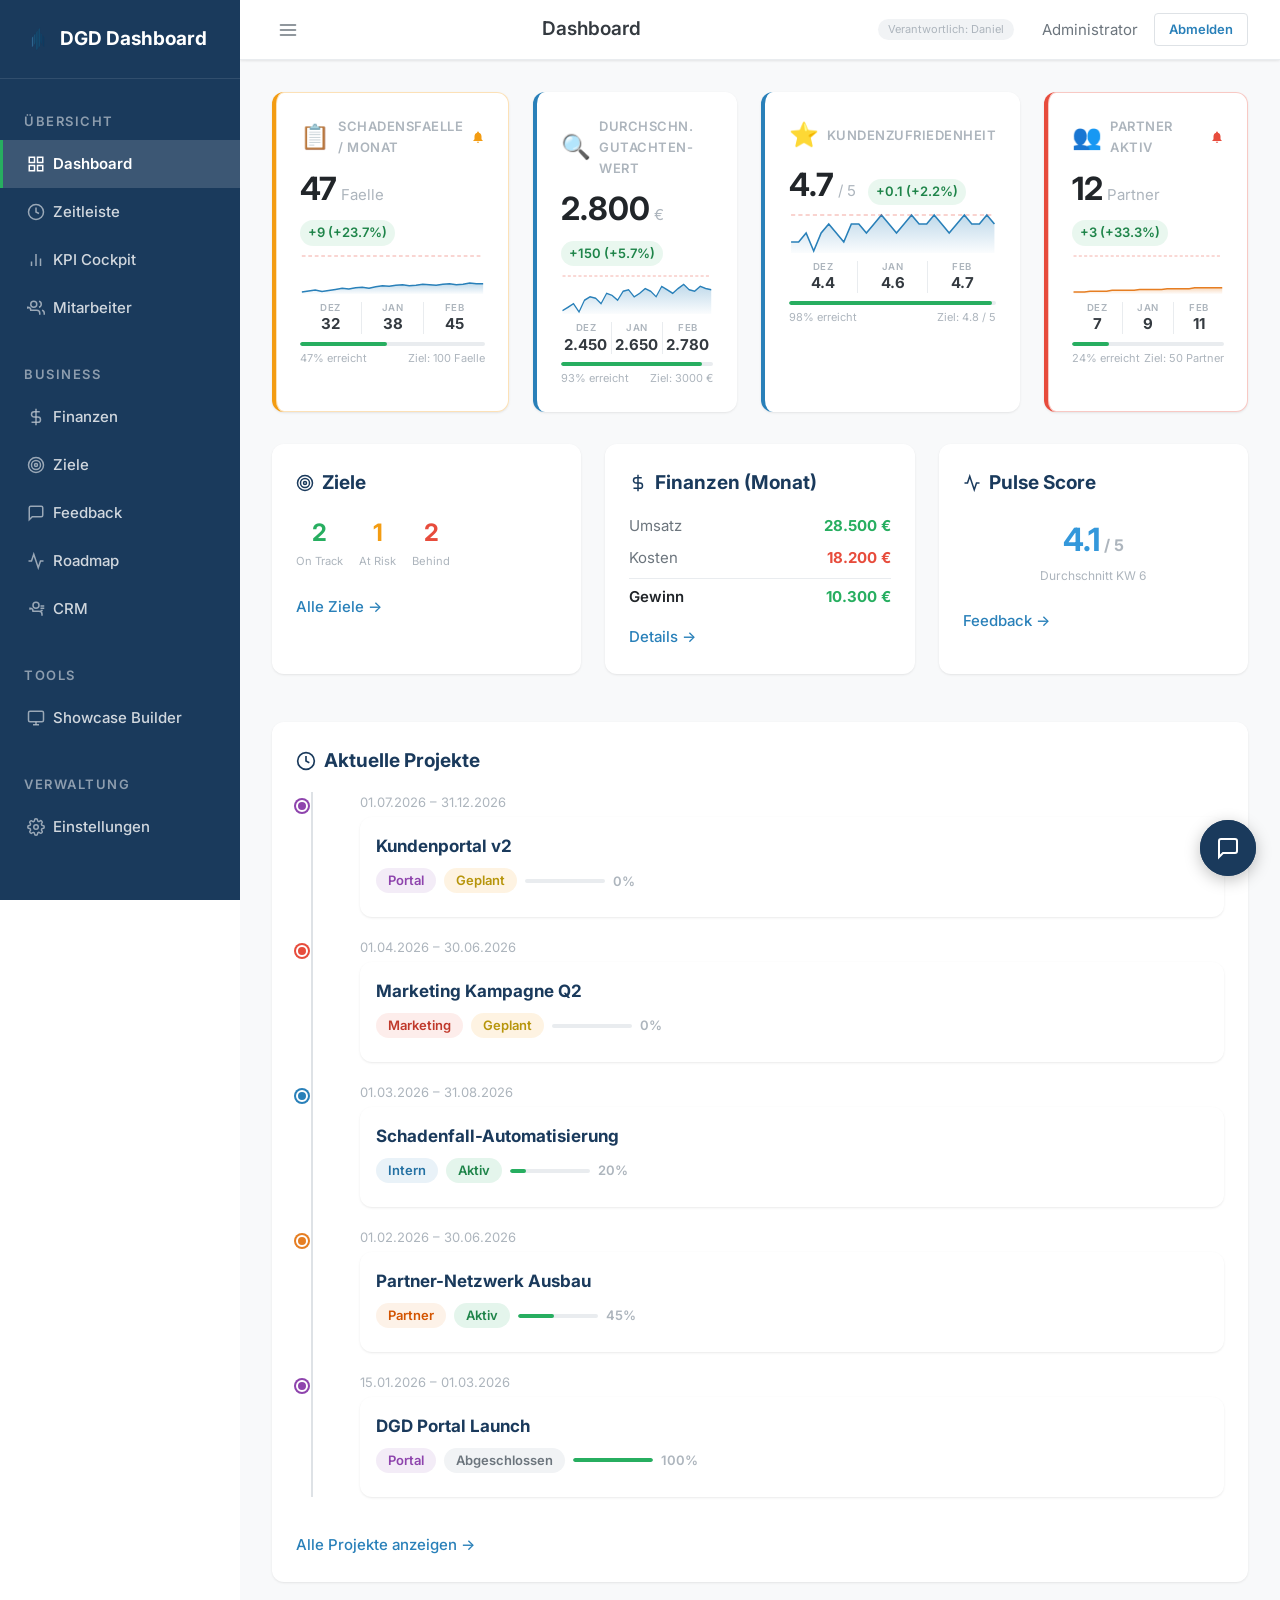
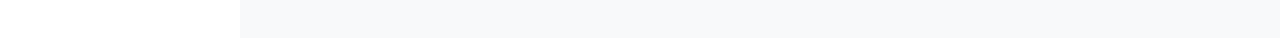
==== commit 55927c47: "Sync from DigitalTwin: Feature: CRM System + Page Owner Badge for DGD Dashboard CRM System: - Full C" ====
--- a/dashboard/index.html
+++ b/dashboard/index.html
@@ -76,16 +76,16 @@
                     <svg class="dgd-sidebar__icon" width="18" height="18" viewBox="0 0 24 24" fill="none" stroke="currentColor" stroke-width="2"><line x1="18" y1="20" x2="18" y2="10"/><line x1="12" y1="20" x2="12" y2="4"/><line x1="6" y1="20" x2="6" y2="14"/></svg>
                     KPI Cockpit
                 </a>
-                <a href="#mitarbeiter" class="dgd-sidebar__link" data-view="mitarbeiter" data-role="admin">
+                <a href="#mitarbeiter" class="dgd-sidebar__link" data-view="mitarbeiter">
                     <svg class="dgd-sidebar__icon" width="18" height="18" viewBox="0 0 24 24" fill="none" stroke="currentColor" stroke-width="2"><path d="M17 21v-2a4 4 0 00-4-4H5a4 4 0 00-4-4v2"/><circle cx="9" cy="7" r="4"/><path d="M23 21v-2a4 4 0 00-3-3.87"/><path d="M16 3.13a4 4 0 010 7.75"/></svg>
                     Mitarbeiter
                 </a>
                 <div class="dgd-sidebar__section">BUSINESS</div>
-                <a href="#finanzen" class="dgd-sidebar__link" data-view="finanzen" data-role="admin">
+                <a href="#finanzen" class="dgd-sidebar__link" data-view="finanzen">
                     <svg class="dgd-sidebar__icon" width="18" height="18" viewBox="0 0 24 24" fill="none" stroke="currentColor" stroke-width="2"><line x1="12" y1="1" x2="12" y2="23"/><path d="M17 5H9.5a3.5 3.5 0 000 7h5a3.5 3.5 0 010 7H6"/></svg>
                     Finanzen
                 </a>
-                <a href="#ziele" class="dgd-sidebar__link" data-view="ziele" data-role="admin">
+                <a href="#ziele" class="dgd-sidebar__link" data-view="ziele">
                     <svg class="dgd-sidebar__icon" width="18" height="18" viewBox="0 0 24 24" fill="none" stroke="currentColor" stroke-width="2"><circle cx="12" cy="12" r="10"/><circle cx="12" cy="12" r="6"/><circle cx="12" cy="12" r="2"/></svg>
                     Ziele
                 </a>
@@ -97,13 +97,17 @@
                     <svg class="dgd-sidebar__icon" width="18" height="18" viewBox="0 0 24 24" fill="none" stroke="currentColor" stroke-width="2"><polyline points="22 12 18 12 15 21 9 3 6 12 2 12"/></svg>
                     Roadmap
                 </a>
+                <a href="#crm" class="dgd-sidebar__link" data-view="crm">
+                    <svg class="dgd-sidebar__icon" width="18" height="18" viewBox="0 0 24 24" fill="none" stroke="currentColor" stroke-width="2"><path d="M20 21v-2a4 4 0 00-4-4H8a4 4 0 00-4-4v2"/><circle cx="12" cy="7" r="4"/><line x1="18" y1="8" x2="23" y2="8"/><line x1="18" y1="11" x2="23" y2="11"/><line x1="18" y1="14" x2="21" y2="14"/></svg>
+                    CRM
+                </a>
                 <div class="dgd-sidebar__section">TOOLS</div>
-                <a href="#showcase" class="dgd-sidebar__link" data-view="showcase" data-role="admin">
+                <a href="#showcase" class="dgd-sidebar__link" data-view="showcase">
                     <svg class="dgd-sidebar__icon" width="18" height="18" viewBox="0 0 24 24" fill="none" stroke="currentColor" stroke-width="2"><rect x="2" y="3" width="20" height="14" rx="2"/><line x1="8" y1="21" x2="16" y2="21"/><line x1="12" y1="17" x2="12" y2="21"/></svg>
                     Showcase Builder
                 </a>
                 <div class="dgd-sidebar__section">VERWALTUNG</div>
-                <a href="#settings" class="dgd-sidebar__link" data-view="settings" data-role="admin">
+                <a href="#settings" class="dgd-sidebar__link" data-view="settings">
                     <svg class="dgd-sidebar__icon" width="18" height="18" viewBox="0 0 24 24" fill="none" stroke="currentColor" stroke-width="2"><circle cx="12" cy="12" r="3"/><path d="M19.4 15a1.65 1.65 0 00.33 1.82l.06.06a2 2 0 010 2.83 2 2 0 01-2.83 0l-.06-.06a1.65 1.65 0 00-1.82-.33 1.65 1.65 0 00-1 1.51V21a2 2 0 01-4 0v-.09A1.65 1.65 0 009 19.4a1.65 1.65 0 00-1.82.33l-.06.06a2 2 0 01-2.83-2.83l.06-.06A1.65 1.65 0 004.68 15a1.65 1.65 0 00-1.51-1H3a2 2 0 010-4h.09A1.65 1.65 0 004.6 9a1.65 1.65 0 00-.33-1.82l-.06-.06a2 2 0 012.83-2.83l.06.06A1.65 1.65 0 009 4.68a1.65 1.65 0 001-1.51V3a2 2 0 014 0v.09a1.65 1.65 0 001 1.51 1.65 1.65 0 001.82-.33l.06-.06a2 2 0 012.83 2.83l-.06.06A1.65 1.65 0 0019.4 9a1.65 1.65 0 001.51 1H21a2 2 0 010 4h-.09a1.65 1.65 0 00-1.51 1z"/></svg>
                     Einstellungen
                 </a>
@@ -118,6 +122,7 @@
                 </button>
                 <h3 class="dgd-topbar__title" id="topbar-title">Dashboard</h3>
                 <div class="dgd-topbar__user">
+                    <span id="page-owner-badge" class="dgd-page-owner" style="display:none"></span>
                     <span id="topbar-username"></span>
                     <button class="dgd-btn dgd-btn--outline dgd-btn--sm" id="logout-btn">Abmelden</button>
                 </div>
@@ -160,6 +165,7 @@
     <script defer src="js/views/roadmap.js"></script>
     <script defer src="js/views/showcase.js"></script>
     <script defer src="js/views/settings.js"></script>
+    <script defer src="js/views/crm.js"></script>
 
     <!-- Auth & Routing -->
     <script defer src="js/auth.js"></script>
--- a/dashboard/css/dashboard.css
+++ b/dashboard/css/dashboard.css
@@ -3889,3 +3889,393 @@
         text-decoration: none !important;
     }
 }
+
+/* ==========================================================================
+   Page Owner Badge
+   ========================================================================== */
+
+.dgd-page-owner {
+    font-size: 11px;
+    color: var(--dgd-gray-500);
+    background: var(--dgd-gray-100);
+    padding: 2px 10px;
+    border-radius: 12px;
+    margin-right: 12px;
+    white-space: nowrap;
+    user-select: none;
+    transition: background 0.15s;
+}
+.dgd-page-owner:hover {
+    background: var(--dgd-gray-200);
+}
+
+/* ==========================================================================
+   CRM View
+   ========================================================================== */
+
+.crm-view {
+    padding: 0;
+}
+
+.crm-loading {
+    padding: 40px;
+    text-align: center;
+    color: var(--dgd-gray-400);
+}
+
+.crm-empty {
+    padding: 40px;
+    text-align: center;
+    color: var(--dgd-gray-400);
+    font-style: italic;
+}
+
+/* KPI Cards */
+.crm-kpis {
+    display: flex;
+    gap: 16px;
+    margin-bottom: 20px;
+    flex-wrap: wrap;
+}
+
+.crm-kpi {
+    background: var(--dgd-white);
+    border-radius: 8px;
+    padding: 16px 20px;
+    flex: 1;
+    min-width: 140px;
+    border: 1px solid var(--dgd-gray-200);
+}
+.crm-kpi__value {
+    font-size: 24px;
+    font-weight: 700;
+    color: var(--dgd-primary);
+}
+.crm-kpi__label {
+    font-size: 12px;
+    color: var(--dgd-gray-500);
+    margin-top: 2px;
+}
+.crm-kpi__sub {
+    font-size: 11px;
+    color: var(--dgd-gray-400);
+    margin-top: 2px;
+}
+.crm-kpi--won .crm-kpi__value { color: #059669; }
+.crm-kpi--overdue .crm-kpi__value { color: #dc2626; }
+.crm-kpi--conv .crm-kpi__value { color: #7c3aed; }
+
+/* Toolbar */
+.crm-toolbar {
+    display: flex;
+    justify-content: space-between;
+    align-items: center;
+    margin-bottom: 16px;
+    gap: 12px;
+    flex-wrap: wrap;
+}
+.crm-toolbar__left,
+.crm-toolbar__right {
+    display: flex;
+    gap: 8px;
+    align-items: center;
+}
+.crm-toolbar__right .dgd-form__input--sm {
+    width: 160px;
+}
+
+/* Tabs */
+.crm-tabs {
+    display: flex;
+    gap: 0;
+    border-bottom: 2px solid var(--dgd-gray-200);
+    margin-bottom: 16px;
+}
+.crm-tab {
+    padding: 8px 20px;
+    background: none;
+    border: none;
+    font-size: 14px;
+    font-weight: 500;
+    color: var(--dgd-gray-500);
+    cursor: pointer;
+    border-bottom: 2px solid transparent;
+    margin-bottom: -2px;
+    transition: color 0.15s, border-color 0.15s;
+}
+.crm-tab:hover { color: var(--dgd-primary); }
+.crm-tab--active {
+    color: var(--dgd-primary);
+    border-bottom-color: var(--dgd-gold);
+}
+
+/* Contacts Table */
+.crm-table {
+    width: 100%;
+    border-collapse: collapse;
+    background: var(--dgd-white);
+    border-radius: 8px;
+    overflow: hidden;
+    border: 1px solid var(--dgd-gray-200);
+}
+.crm-table th {
+    background: var(--dgd-gray-50);
+    font-size: 11px;
+    font-weight: 600;
+    text-transform: uppercase;
+    color: var(--dgd-gray-500);
+    padding: 10px 14px;
+    text-align: left;
+    border-bottom: 1px solid var(--dgd-gray-200);
+}
+.crm-table td {
+    padding: 10px 14px;
+    font-size: 13px;
+    border-bottom: 1px solid var(--dgd-gray-100);
+    vertical-align: middle;
+}
+.crm-row:hover {
+    background: var(--dgd-gray-50);
+}
+.crm-row--overdue {
+    background: #fef2f2;
+}
+.crm-cell--name {
+    max-width: 200px;
+}
+.crm-cell--name small {
+    color: var(--dgd-gray-400);
+}
+
+.crm-stage-badge {
+    display: inline-block;
+    padding: 2px 10px;
+    border-radius: 12px;
+    font-size: 11px;
+    font-weight: 600;
+    color: #fff;
+}
+
+.crm-overdue {
+    color: #dc2626;
+    font-weight: 600;
+}
+
+.crm-actions {
+    display: flex;
+    gap: 4px;
+}
+
+/* Pipeline Board */
+.crm-pipeline {
+    display: flex;
+    gap: 12px;
+    overflow-x: auto;
+    padding-bottom: 12px;
+}
+.crm-pipeline__col {
+    min-width: 220px;
+    flex: 1;
+    background: var(--dgd-gray-50);
+    border-radius: 8px;
+    padding: 0;
+}
+.crm-pipeline__header {
+    padding: 10px 14px;
+    display: flex;
+    justify-content: space-between;
+    align-items: center;
+    font-size: 13px;
+    font-weight: 600;
+    background: var(--dgd-white);
+    border-radius: 8px 8px 0 0;
+}
+.crm-pipeline__count {
+    font-size: 11px;
+    color: var(--dgd-gray-400);
+    font-weight: 400;
+}
+.crm-pipeline__card {
+    margin: 8px;
+    padding: 10px 12px;
+    background: var(--dgd-white);
+    border-radius: 6px;
+    border: 1px solid var(--dgd-gray-200);
+    cursor: pointer;
+    transition: box-shadow 0.15s;
+}
+.crm-pipeline__card:hover {
+    box-shadow: 0 2px 8px rgba(0,0,0,0.08);
+}
+.crm-pipeline__card-title {
+    font-size: 13px;
+    font-weight: 600;
+}
+.crm-pipeline__card-contact {
+    font-size: 11px;
+    color: var(--dgd-gray-500);
+    margin-top: 2px;
+}
+.crm-pipeline__card-value {
+    font-size: 13px;
+    font-weight: 600;
+    color: var(--dgd-primary);
+    margin-top: 4px;
+}
+.crm-pipeline__card-date {
+    font-size: 11px;
+    color: var(--dgd-gray-400);
+    margin-top: 2px;
+}
+.crm-pipeline__empty {
+    padding: 20px;
+    text-align: center;
+    font-size: 12px;
+    color: var(--dgd-gray-400);
+    font-style: italic;
+}
+.crm-pipeline__summary {
+    display: flex;
+    gap: 20px;
+    padding: 12px 0;
+    font-size: 13px;
+    min-width: 100%;
+}
+.crm-pipeline__won { color: #059669; font-weight: 600; }
+.crm-pipeline__lost { color: #dc2626; font-weight: 600; }
+
+/* CRM Modal */
+.crm-modal-overlay {
+    position: fixed;
+    inset: 0;
+    background: rgba(0,0,0,0.4);
+    display: flex;
+    align-items: center;
+    justify-content: center;
+    z-index: 1000;
+}
+.crm-modal {
+    background: var(--dgd-white);
+    border-radius: 12px;
+    width: 90%;
+    max-width: 560px;
+    max-height: 85vh;
+    overflow-y: auto;
+    padding: 24px;
+    box-shadow: 0 8px 30px rgba(0,0,0,0.12);
+}
+.crm-modal--wide {
+    max-width: 720px;
+}
+.crm-form-grid {
+    display: grid;
+    grid-template-columns: 1fr 1fr;
+    gap: 12px;
+}
+
+/* Contact Detail */
+.crm-detail__info {
+    display: grid;
+    grid-template-columns: 1fr 1fr;
+    gap: 8px;
+    margin-bottom: 16px;
+    padding-bottom: 16px;
+    border-bottom: 1px solid var(--dgd-gray-200);
+}
+.crm-detail__field {
+    font-size: 13px;
+}
+.crm-detail__actions {
+    grid-column: 1 / -1;
+    display: flex;
+    gap: 8px;
+    margin-top: 8px;
+}
+.crm-detail__section {
+    margin-bottom: 16px;
+}
+.crm-detail__section h4 {
+    font-size: 14px;
+    margin-bottom: 8px;
+    color: var(--dgd-primary);
+}
+.crm-detail__deal {
+    padding: 6px 0;
+    font-size: 13px;
+}
+
+/* Interactions */
+.crm-interaction {
+    display: flex;
+    gap: 10px;
+    padding: 8px 0;
+    border-bottom: 1px solid var(--dgd-gray-100);
+}
+.crm-interaction__icon {
+    width: 28px;
+    height: 28px;
+    background: var(--dgd-gray-100);
+    border-radius: 50%;
+    display: flex;
+    align-items: center;
+    justify-content: center;
+    font-size: 14px;
+    flex-shrink: 0;
+}
+.crm-interaction__content {
+    font-size: 13px;
+    flex: 1;
+}
+.crm-interaction__date {
+    font-size: 11px;
+    color: var(--dgd-gray-400);
+    margin-top: 2px;
+}
+
+/* Trello Import */
+.crm-import {
+    text-align: center;
+}
+.crm-import p {
+    margin-bottom: 12px;
+    font-size: 13px;
+}
+.crm-import__dropzone {
+    border: 2px dashed var(--dgd-gray-300);
+    border-radius: 8px;
+    padding: 40px;
+    cursor: pointer;
+    margin: 16px 0;
+    transition: border-color 0.15s, background 0.15s;
+}
+.crm-import__dropzone:hover,
+.crm-import__dropzone--hover {
+    border-color: var(--dgd-gold);
+    background: #fffbeb;
+}
+#crm-import-preview {
+    text-align: left;
+    padding: 12px;
+    background: var(--dgd-gray-50);
+    border-radius: 8px;
+    margin-top: 12px;
+}
+#crm-import-preview h4 {
+    margin-bottom: 8px;
+}
+#crm-import-preview ul {
+    list-style: disc;
+    padding-left: 20px;
+    font-size: 13px;
+    margin-bottom: 12px;
+}
+
+/* Responsive */
+@media (max-width: 768px) {
+    .crm-kpis { flex-direction: column; }
+    .crm-form-grid { grid-template-columns: 1fr; }
+    .crm-detail__info { grid-template-columns: 1fr; }
+    .crm-pipeline { flex-direction: column; }
+    .crm-pipeline__col { min-width: unset; }
+    .crm-toolbar { flex-direction: column; align-items: stretch; }
+}
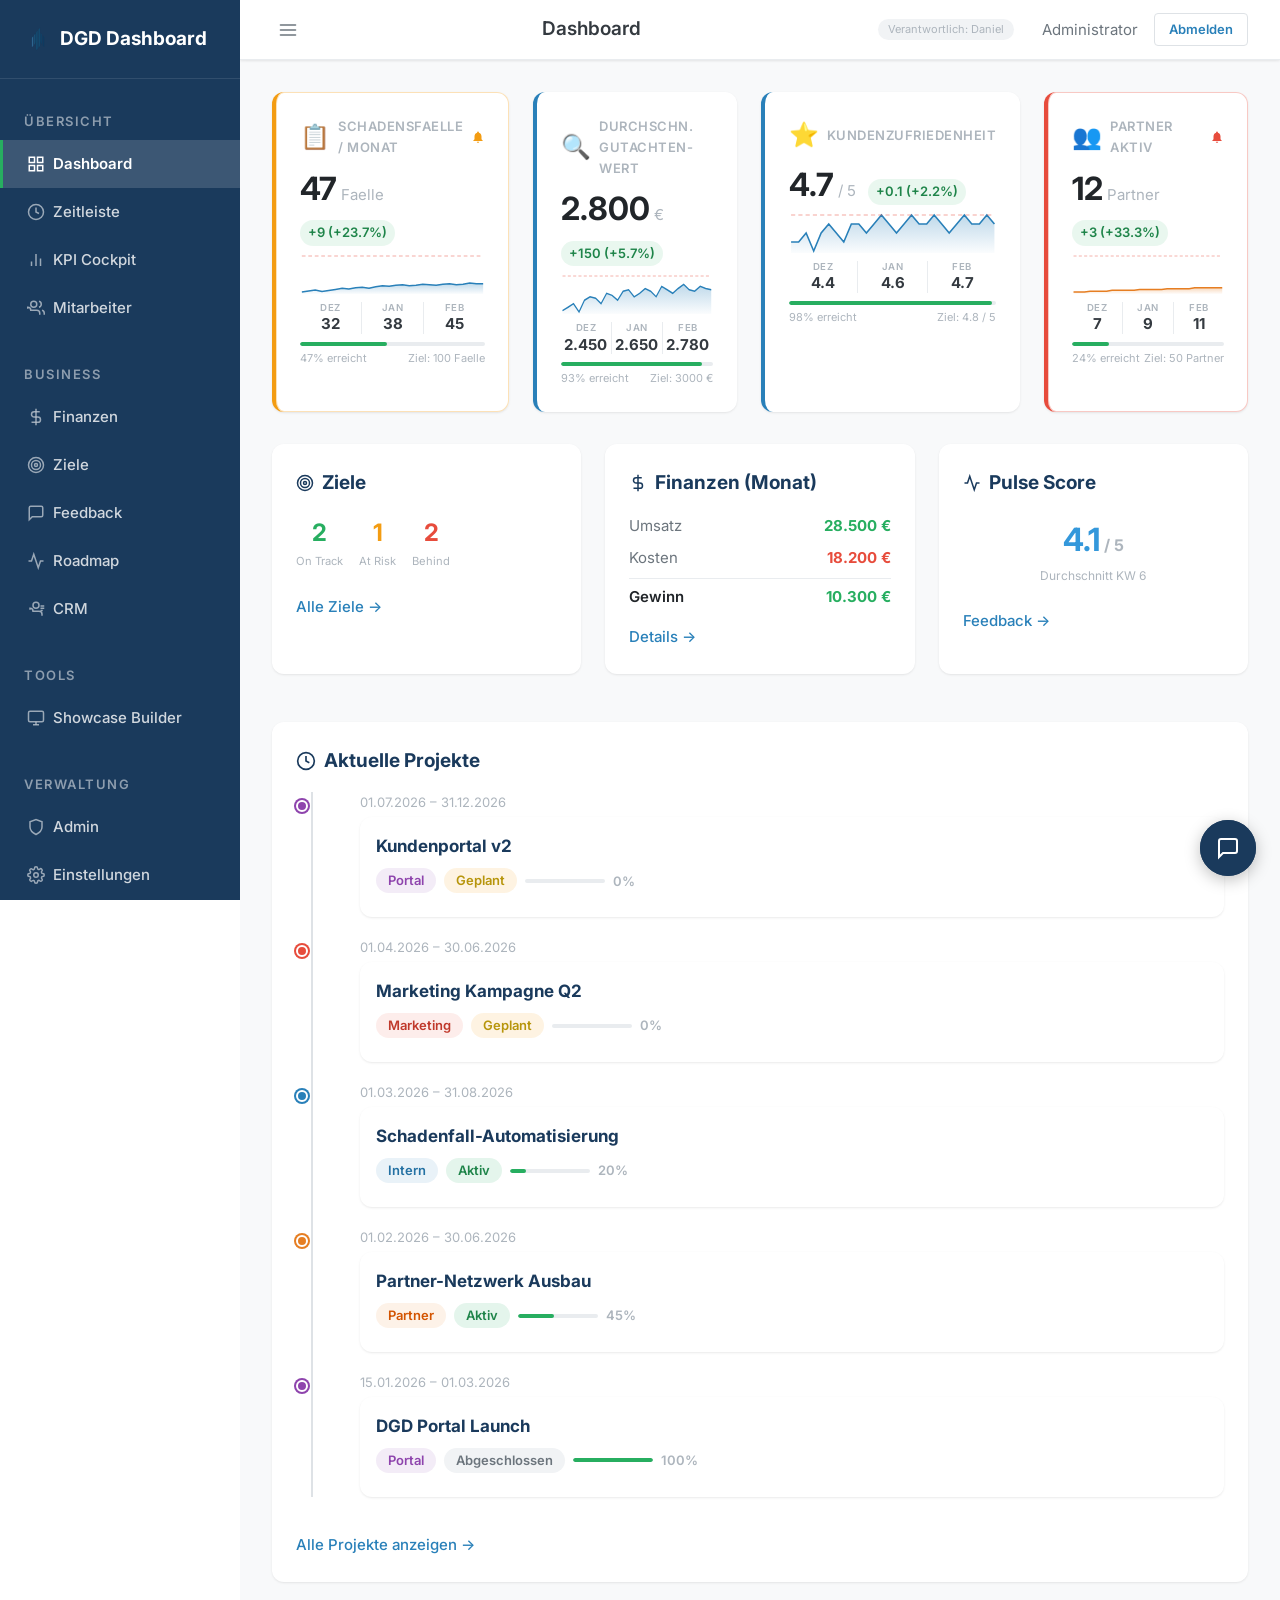
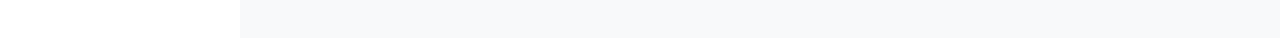
==== commit f289525c: "Add page context to Cortex Chat + Admin Feedback Panel - Cortex Chat now sends current page/view nam" ====
--- a/dashboard/index.html
+++ b/dashboard/index.html
@@ -107,6 +107,10 @@
                     Showcase Builder
                 </a>
                 <div class="dgd-sidebar__section">VERWALTUNG</div>
+                <a href="#admin" class="dgd-sidebar__link dgd-sidebar__link--admin-only" data-view="admin">
+                    <svg class="dgd-sidebar__icon" width="18" height="18" viewBox="0 0 24 24" fill="none" stroke="currentColor" stroke-width="2"><path d="M12 22s8-4 8-10V5l-8-3-8 3v7c0 6 8 10 8 10z"/></svg>
+                    Admin
+                </a>
                 <a href="#settings" class="dgd-sidebar__link" data-view="settings">
                     <svg class="dgd-sidebar__icon" width="18" height="18" viewBox="0 0 24 24" fill="none" stroke="currentColor" stroke-width="2"><circle cx="12" cy="12" r="3"/><path d="M19.4 15a1.65 1.65 0 00.33 1.82l.06.06a2 2 0 010 2.83 2 2 0 01-2.83 0l-.06-.06a1.65 1.65 0 00-1.82-.33 1.65 1.65 0 00-1 1.51V21a2 2 0 01-4 0v-.09A1.65 1.65 0 009 19.4a1.65 1.65 0 00-1.82.33l-.06.06a2 2 0 01-2.83-2.83l.06-.06A1.65 1.65 0 004.68 15a1.65 1.65 0 00-1.51-1H3a2 2 0 010-4h.09A1.65 1.65 0 004.6 9a1.65 1.65 0 00-.33-1.82l-.06-.06a2 2 0 012.83-2.83l.06.06A1.65 1.65 0 009 4.68a1.65 1.65 0 001-1.51V3a2 2 0 014 0v.09a1.65 1.65 0 001 1.51 1.65 1.65 0 001.82-.33l.06-.06a2 2 0 012.83 2.83l-.06.06A1.65 1.65 0 0019.4 9a1.65 1.65 0 001.51 1H21a2 2 0 010 4h-.09a1.65 1.65 0 00-1.51 1z"/></svg>
                     Einstellungen
@@ -166,6 +170,7 @@
     <script defer src="js/views/showcase.js"></script>
     <script defer src="js/views/settings.js"></script>
     <script defer src="js/views/crm.js"></script>
+    <script defer src="js/views/admin.js"></script>
 
     <!-- Auth & Routing -->
     <script defer src="js/auth.js"></script>
--- a/dashboard/css/dashboard.css
+++ b/dashboard/css/dashboard.css
@@ -4279,3 +4279,104 @@
     .crm-pipeline__col { min-width: unset; }
     .crm-toolbar { flex-direction: column; align-items: stretch; }
 }
+
+/* ---- CRM Daily View ---- */
+.crm-daily-view { padding: 0; }
+.crm-daily-section { margin-bottom: 20px; border-left: 4px solid var(--dgd-gray-300); padding: 12px 16px; background: white; border-radius: 0 8px 8px 0; }
+.crm-daily-section--overdue { border-left-color: #ef4444; background: #fef2f2; }
+.crm-daily-section--quali { border-left-color: #60a5fa; }
+.crm-daily-section--abschluss { border-left-color: #8b5cf6; }
+.crm-daily-section--erstkontakt { border-left-color: #94a3b8; }
+.crm-daily-section--aktivierung { border-left-color: #22c55e; }
+.crm-daily-section__header { display: flex; align-items: center; gap: 8px; margin-bottom: 10px; font-weight: 600; font-size: 14px; }
+.crm-daily-section__count { background: var(--dgd-gray-200); color: var(--dgd-gray-700); padding: 2px 8px; border-radius: 10px; font-size: 12px; font-weight: 600; }
+.crm-daily-section--overdue .crm-daily-section__count { background: #fee2e2; color: #dc2626; }
+.crm-task-row { display: flex; align-items: center; gap: 12px; padding: 8px 0; border-bottom: 1px solid var(--dgd-gray-100); }
+.crm-task-row:last-child { border-bottom: none; }
+.crm-task-row--overdue { color: #dc2626; }
+.crm-task-time { font-size: 12px; color: var(--dgd-gray-500); min-width: 45px; font-variant-numeric: tabular-nums; }
+.crm-task-contact { color: var(--dgd-primary); cursor: pointer; font-weight: 500; text-decoration: none; }
+.crm-task-contact:hover { text-decoration: underline; }
+.crm-task-title { flex: 1; font-size: 13px; }
+.crm-task-actions { display: flex; gap: 4px; }
+.crm-empty-state { text-align: center; padding: 40px 20px; color: var(--dgd-gray-400); font-size: 15px; }
+
+/* ---- CRM Labels ---- */
+.crm-label-badge { display: inline-block; padding: 2px 8px; border-radius: 10px; font-size: 11px; font-weight: 600; }
+.crm-label-badge--sv { background: #dbeafe; color: #1d4ed8; }
+.crm-label-badge--profi { background: #dcfce7; color: #15803d; }
+.crm-label-badge--top-potential { background: #fef3c7; color: #92400e; }
+
+/* ---- CRM Pipeline (12 cols) ---- */
+.crm-pipeline__col { min-width: 160px; }
+.crm-pipeline__card { cursor: grab; transition: box-shadow 0.15s, opacity 0.15s; }
+.crm-pipeline__card:active { cursor: grabbing; }
+.crm-pipeline__card--dragging { opacity: 0.5; }
+.crm-pipeline__col--drag-over { background: #e0f2fe !important; }
+.crm-pipeline__card-name { font-weight: 600; font-size: 13px; margin-bottom: 2px; }
+.crm-pipeline__card-org { font-size: 11px; color: var(--dgd-gray-500); }
+.crm-pipeline__card-step { font-size: 11px; color: var(--dgd-gray-600); margin-top: 4px; }
+.crm-pipeline__card-date { font-size: 11px; color: var(--dgd-gray-400); }
+
+/* ---- CRM Activation Dashboard ---- */
+.crm-activation { display: flex; gap: 12px; overflow-x: auto; padding-bottom: 8px; }
+.crm-activation__col { flex: 1; min-width: 220px; background: var(--dgd-gray-50); border-radius: 8px; padding: 12px; }
+.crm-activation__header { font-weight: 600; font-size: 13px; margin-bottom: 10px; padding-bottom: 8px; border-bottom: 2px solid; display: flex; justify-content: space-between; align-items: center; }
+.crm-activation__card { background: white; border-radius: 6px; padding: 10px; margin-bottom: 8px; border: 1px solid var(--dgd-gray-200); }
+.crm-activation__timestamp { font-size: 11px; color: var(--dgd-gray-500); }
+.crm-activation__timestamp--done { color: #16a34a; }
+
+/* ---- CRM Activity Log ---- */
+.crm-activity-log { max-height: 400px; overflow-y: auto; }
+.crm-activity-entry { display: flex; gap: 10px; padding: 8px 0; border-bottom: 1px solid var(--dgd-gray-100); font-size: 13px; }
+.crm-activity-entry__icon { width: 28px; height: 28px; border-radius: 50%; display: flex; align-items: center; justify-content: center; font-size: 12px; flex-shrink: 0; }
+.crm-activity-entry__icon--stage { background: #dbeafe; color: #2563eb; }
+.crm-activity-entry__icon--task { background: #fef3c7; color: #d97706; }
+.crm-activity-entry__icon--interaction { background: #dcfce7; color: #16a34a; }
+.crm-activity-entry__content { flex: 1; }
+.crm-activity-entry__time { font-size: 11px; color: var(--dgd-gray-400); }
+
+/* ---- CRM Filters ---- */
+.crm-filters { display: flex; gap: 8px; flex-wrap: wrap; align-items: center; }
+.crm-filters select, .crm-filters input { font-size: 13px; padding: 6px 10px; border: 1px solid var(--dgd-gray-300); border-radius: 6px; }
+
+/* ==========================================================================
+   Admin Panel - Feedback Overview
+   ========================================================================== */
+
+.dgd-admin-feedback-card {
+    margin-bottom: 0.75rem;
+    border-left: 3px solid var(--dgd-gray-200);
+    transition: border-color 0.2s;
+}
+.dgd-admin-feedback-card:hover {
+    border-left-color: var(--dgd-primary);
+}
+
+.dgd-admin-qa-list {
+    display: flex;
+    flex-direction: column;
+    gap: 0.5rem;
+}
+.dgd-admin-qa-item {
+    display: flex;
+    flex-direction: column;
+    gap: 0.2rem;
+}
+.dgd-admin-qa-question {
+    font-size: 0.8rem;
+    font-weight: 600;
+    color: var(--dgd-gray-600);
+}
+.dgd-admin-qa-answer {
+    font-size: 0.9rem;
+    color: var(--dgd-gray-800);
+    padding-left: 0.5rem;
+}
+.dgd-admin-qa-answer--text {
+    background: var(--dgd-gray-50);
+    border-radius: 6px;
+    padding: 0.5rem 0.75rem;
+    font-style: italic;
+    border: 1px solid var(--dgd-gray-100);
+}
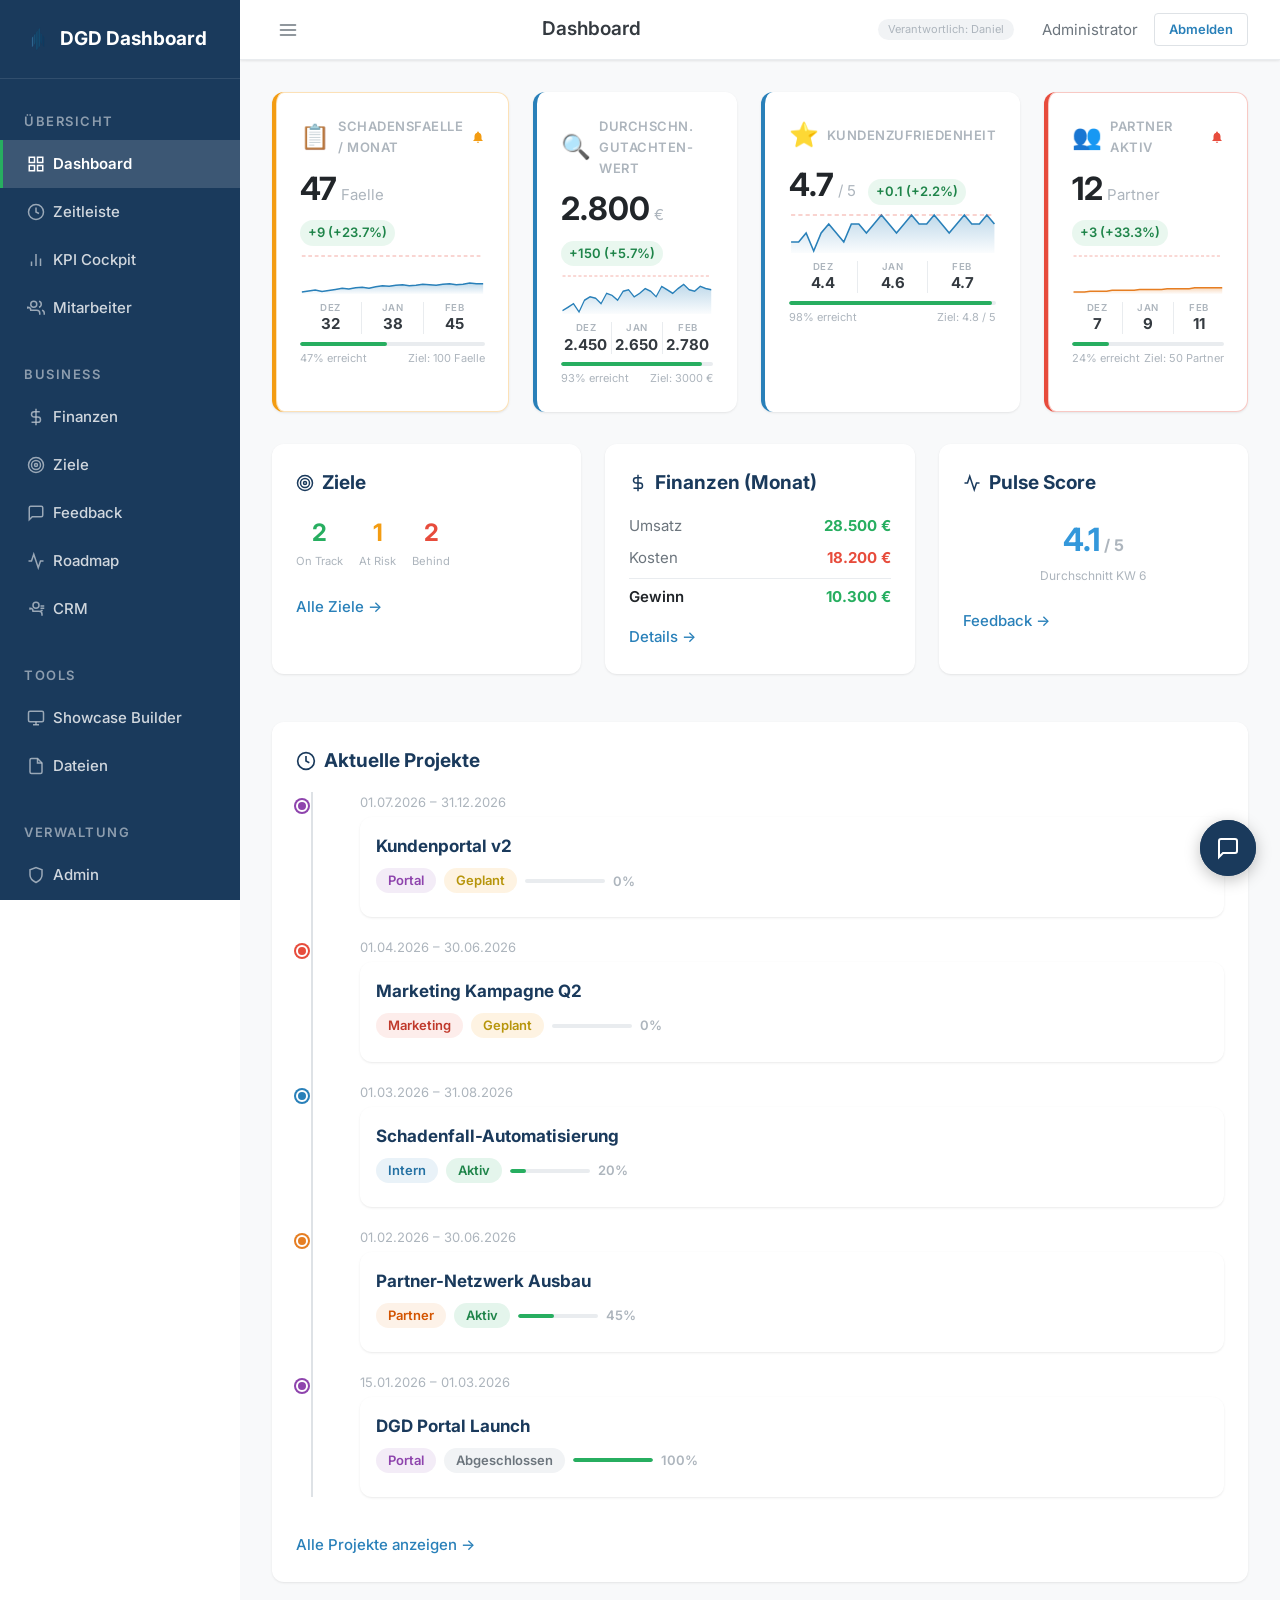
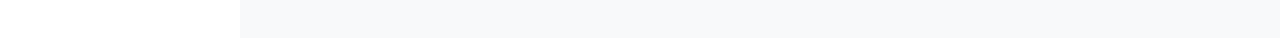
==== commit 50cbb30b: "feat: Dateien-Tab, DGD-spezifische Showcase-Generierung, Orchestrator-Fix - Neuer "Dateien" Tab im D" ====
--- a/dashboard/index.html
+++ b/dashboard/index.html
@@ -106,6 +106,10 @@
                     <svg class="dgd-sidebar__icon" width="18" height="18" viewBox="0 0 24 24" fill="none" stroke="currentColor" stroke-width="2"><rect x="2" y="3" width="20" height="14" rx="2"/><line x1="8" y1="21" x2="16" y2="21"/><line x1="12" y1="17" x2="12" y2="21"/></svg>
                     Showcase Builder
                 </a>
+                <a href="#files" class="dgd-sidebar__link" data-view="files">
+                    <svg class="dgd-sidebar__icon" width="18" height="18" viewBox="0 0 24 24" fill="none" stroke="currentColor" stroke-width="2"><path d="M14 2H6a2 2 0 00-2 2v16a2 2 0 002 2h12a2 2 0 002-2V8z"/><polyline points="14 2 14 8 20 8"/></svg>
+                    Dateien
+                </a>
                 <div class="dgd-sidebar__section">VERWALTUNG</div>
                 <a href="#admin" class="dgd-sidebar__link dgd-sidebar__link--admin-only" data-view="admin">
                     <svg class="dgd-sidebar__icon" width="18" height="18" viewBox="0 0 24 24" fill="none" stroke="currentColor" stroke-width="2"><path d="M12 22s8-4 8-10V5l-8-3-8 3v7c0 6 8 10 8 10z"/></svg>
@@ -168,6 +172,7 @@
     <script defer src="js/views/feedback.js"></script>
     <script defer src="js/views/roadmap.js"></script>
     <script defer src="js/views/showcase.js"></script>
+    <script defer src="js/views/files.js"></script>
     <script defer src="js/views/settings.js"></script>
     <script defer src="js/views/crm.js"></script>
     <script defer src="js/views/admin.js"></script>
@@ -177,12 +182,14 @@
     <script defer src="js/data-loader.js"></script>
     <script defer src="js/router.js"></script>
 
-    <!-- Showcase Builder -->
-    <link rel="stylesheet" href="css/showcase-builder.css">
-    <script defer src="js/showcase-devices.js"></script>
-    <script defer src="js/showcase-templates.js"></script>
-    <script defer src="js/showcase-cortex.js"></script>
-    <script defer src="js/showcase-builder.js"></script>
+    <!-- Showcase Builder (scripts live in portal root /js/) -->
+    <link rel="stylesheet" href="../css/showcase-builder.css">
+    <script defer src="../js/showcase-devices.js"></script>
+    <script defer src="../js/showcase-templates.js"></script>
+    <script defer src="../js/showcase-cortex.js"></script>
+    <script defer src="../js/showcase-panorama.js"></script>
+    <script defer src="../js/showcase-orchestrator.js"></script>
+    <script defer src="../js/showcase-builder.js"></script>
 
     <!-- Bootstrap -->
     <script defer src="js/app.js"></script>
--- a/css/showcase-builder.css
+++ b/css/showcase-builder.css
@@ -0,0 +1,540 @@
+/* ==========================================================================
+   Showcase Builder - App Store / Play Store Screenshot Builder
+   ========================================================================== */
+
+/* ---- Layout: 2-Column Editor (6 Slides + Properties) ---- */
+
+.showcase-builder {
+    display: flex;
+    flex-direction: column;
+    height: 100%;
+    background: var(--dgd-gray-50);
+    overflow: hidden;
+}
+
+.showcase-builder__toolbar {
+    display: flex;
+    align-items: center;
+    gap: var(--dgd-space-md);
+    padding: var(--dgd-space-sm) var(--dgd-space-lg);
+    background: var(--dgd-white);
+    border-bottom: 1px solid var(--dgd-gray-200);
+    min-height: 52px;
+    flex-shrink: 0;
+}
+
+.showcase-builder__toolbar h2 {
+    font-size: var(--dgd-font-size-lg);
+    margin: 0;
+    white-space: nowrap;
+}
+
+.showcase-builder__toolbar-group {
+    display: flex;
+    align-items: center;
+    gap: var(--dgd-space-sm);
+}
+
+.showcase-builder__toolbar-spacer {
+    flex: 1;
+}
+
+.showcase-builder__body {
+    display: flex;
+    flex: 1;
+    overflow: hidden;
+    min-height: 0; /* critical: allows flex children to shrink below content size */
+}
+
+/* ---- Canvas Area: All 6 Slides Side by Side ---- */
+
+.showcase-canvas {
+    flex: 1;
+    display: flex;
+    align-items: center;
+    justify-content: center;
+    overflow: hidden;
+    background: var(--dgd-gray-100);
+    position: relative;   /* for progress overlay */
+    min-height: 0;        /* allow flex shrink */
+}
+
+.showcase-canvas__strip {
+    display: flex;
+    gap: 0;
+    align-items: center;
+    padding: 12px 0;
+    min-width: min-content;
+    box-shadow: 0 4px 24px rgba(0,0,0,0.18);
+}
+
+.showcase-canvas__slide {
+    position: relative;
+    flex-shrink: 0;
+    border: none;
+    border-radius: 0;
+    overflow: hidden;
+    cursor: pointer;
+    transition: opacity 0.2s;
+    background: #fff;
+    box-shadow: none;
+}
+
+.showcase-canvas__slide:hover {
+    opacity: 0.92;
+}
+
+.showcase-canvas__slide--active {
+    opacity: 1;
+}
+
+.showcase-canvas__slide--active::after {
+    content: '';
+    position: absolute;
+    bottom: 0;
+    left: 0;
+    right: 0;
+    height: 3px;
+    background: var(--dgd-secondary);
+    z-index: 3;
+}
+
+.showcase-canvas__slide canvas {
+    display: block;
+    cursor: default;
+}
+
+.showcase-canvas__slide--active canvas.dragging {
+    cursor: grabbing;
+}
+
+.showcase-canvas__slide--active canvas.hovering {
+    cursor: grab;
+}
+
+.showcase-canvas__slide-label {
+    position: absolute;
+    top: 6px;
+    left: 6px;
+    background: rgba(0,0,0,0.55);
+    color: #fff;
+    font-size: 12px;
+    font-weight: 700;
+    padding: 2px 8px;
+    border-radius: var(--dgd-radius-sm);
+    z-index: 2;
+    pointer-events: none;
+}
+
+/* ---- Properties Panel (Right) ---- */
+
+.showcase-props {
+    width: 280px;
+    min-width: 280px;
+    background: var(--dgd-white);
+    border-left: 1px solid var(--dgd-gray-200);
+    display: flex;
+    flex-direction: column;
+    overflow-y: auto;
+}
+
+.showcase-props__section {
+    padding: var(--dgd-space-md);
+    border-bottom: 1px solid var(--dgd-gray-100);
+}
+
+.showcase-props__section h3 {
+    font-size: var(--dgd-font-size-sm);
+    font-weight: var(--dgd-font-weight-semibold);
+    color: var(--dgd-gray-700);
+    text-transform: uppercase;
+    letter-spacing: 0.5px;
+    margin-bottom: var(--dgd-space-sm);
+}
+
+.showcase-props__row {
+    display: flex;
+    flex-direction: column;
+    gap: 4px;
+    margin-bottom: var(--dgd-space-sm);
+}
+
+.showcase-props__row label {
+    font-size: var(--dgd-font-size-xs);
+    color: var(--dgd-gray-600);
+    font-weight: var(--dgd-font-weight-medium);
+}
+
+.showcase-props__row input[type="text"],
+.showcase-props__row input[type="number"],
+.showcase-props__row textarea,
+.showcase-props__row select {
+    width: 100%;
+    padding: 6px 10px;
+    border: 1px solid var(--dgd-gray-300);
+    border-radius: var(--dgd-radius-sm);
+    font-family: var(--dgd-font-family);
+    font-size: var(--dgd-font-size-xs);
+    color: var(--dgd-gray-900);
+    background: var(--dgd-white);
+    transition: border-color var(--dgd-transition-fast);
+}
+
+.showcase-props__row input:focus,
+.showcase-props__row textarea:focus,
+.showcase-props__row select:focus {
+    outline: none;
+    border-color: var(--dgd-secondary);
+    box-shadow: 0 0 0 2px rgba(41, 128, 185, 0.15);
+}
+
+.showcase-props__row textarea {
+    resize: vertical;
+    min-height: 60px;
+}
+
+.showcase-props__row-inline {
+    display: flex;
+    gap: var(--dgd-space-sm);
+    align-items: center;
+    margin-bottom: var(--dgd-space-sm);
+}
+
+.showcase-props__row-inline label {
+    font-size: var(--dgd-font-size-xs);
+    color: var(--dgd-gray-600);
+    white-space: nowrap;
+    min-width: 50px;
+}
+
+.showcase-props__row-inline input,
+.showcase-props__row-inline select {
+    flex: 1;
+    padding: 6px 10px;
+    border: 1px solid var(--dgd-gray-300);
+    border-radius: var(--dgd-radius-sm);
+    font-family: var(--dgd-font-family);
+    font-size: var(--dgd-font-size-xs);
+}
+
+.showcase-props__color-input {
+    display: flex;
+    align-items: center;
+    gap: var(--dgd-space-sm);
+}
+
+.showcase-props__color-input input[type="color"] {
+    width: 32px;
+    height: 32px;
+    border: 1px solid var(--dgd-gray-300);
+    border-radius: var(--dgd-radius-sm);
+    padding: 2px;
+    cursor: pointer;
+}
+
+.showcase-props__color-input input[type="text"] {
+    flex: 1;
+}
+
+/* ---- Buttons ---- */
+
+.showcase-btn {
+    display: inline-flex;
+    align-items: center;
+    gap: 6px;
+    padding: 7px 14px;
+    border: 1px solid var(--dgd-gray-300);
+    border-radius: var(--dgd-radius-md);
+    background: var(--dgd-white);
+    color: var(--dgd-gray-700);
+    font-family: var(--dgd-font-family);
+    font-size: var(--dgd-font-size-xs);
+    font-weight: var(--dgd-font-weight-medium);
+    cursor: pointer;
+    transition: all var(--dgd-transition-fast);
+    white-space: nowrap;
+}
+
+.showcase-btn:hover {
+    background: var(--dgd-gray-50);
+    border-color: var(--dgd-gray-400);
+}
+
+.showcase-btn--primary {
+    background: var(--dgd-secondary);
+    color: var(--dgd-white);
+    border-color: var(--dgd-secondary);
+}
+
+.showcase-btn--primary:hover {
+    background: var(--dgd-secondary-dark);
+    border-color: var(--dgd-secondary-dark);
+}
+
+.showcase-btn--accent {
+    background: var(--dgd-accent);
+    color: var(--dgd-white);
+    border-color: var(--dgd-accent);
+}
+
+.showcase-btn--accent:hover {
+    background: var(--dgd-accent-dark);
+    border-color: var(--dgd-accent-dark);
+}
+
+.showcase-btn--sm {
+    padding: 4px 10px;
+    font-size: 12px;
+}
+
+.showcase-btn--cortex {
+    background: linear-gradient(135deg, #6366f1, #8b5cf6);
+    color: #fff;
+    border: none;
+}
+
+.showcase-btn--cortex:hover {
+    background: linear-gradient(135deg, #4f46e5, #7c3aed);
+}
+
+/* ---- Templates Grid ---- */
+
+.showcase-templates {
+    display: grid;
+    grid-template-columns: repeat(3, 1fr);
+    gap: 6px;
+}
+
+.showcase-templates__item {
+    border: 2px solid var(--dgd-gray-200);
+    border-radius: var(--dgd-radius-sm);
+    padding: 6px;
+    cursor: pointer;
+    text-align: center;
+    font-size: 11px;
+    color: var(--dgd-gray-600);
+    transition: all var(--dgd-transition-fast);
+    background: var(--dgd-white);
+}
+
+.showcase-templates__item:hover {
+    border-color: var(--dgd-secondary-light);
+    color: var(--dgd-secondary);
+}
+
+.showcase-templates__item--active {
+    border-color: var(--dgd-secondary);
+    background: rgba(41, 128, 185, 0.05);
+    color: var(--dgd-secondary);
+}
+
+.showcase-templates__item-icon {
+    font-size: 20px;
+    margin-bottom: 2px;
+}
+
+/* ---- Elements List ---- */
+
+.showcase-elements {
+    display: flex;
+    flex-direction: column;
+    gap: 4px;
+}
+
+.showcase-elements__item {
+    display: flex;
+    align-items: center;
+    gap: var(--dgd-space-sm);
+    padding: 6px 8px;
+    border: 1px solid var(--dgd-gray-200);
+    border-radius: var(--dgd-radius-sm);
+    cursor: pointer;
+    font-size: var(--dgd-font-size-xs);
+    transition: all var(--dgd-transition-fast);
+}
+
+.showcase-elements__item:hover {
+    background: var(--dgd-gray-50);
+}
+
+.showcase-elements__item--selected {
+    border-color: var(--dgd-secondary);
+    background: rgba(41, 128, 185, 0.05);
+}
+
+.showcase-elements__item-icon {
+    font-size: 14px;
+    width: 20px;
+    text-align: center;
+}
+
+.showcase-elements__item-name {
+    flex: 1;
+    overflow: hidden;
+    text-overflow: ellipsis;
+    white-space: nowrap;
+}
+
+.showcase-elements__item-delete {
+    color: var(--dgd-gray-400);
+    cursor: pointer;
+    font-size: 16px;
+    line-height: 1;
+    padding: 0 2px;
+}
+
+.showcase-elements__item-delete:hover {
+    color: var(--dgd-danger);
+}
+
+/* ---- Add Element Buttons ---- */
+
+.showcase-add-btns {
+    display: flex;
+    flex-wrap: wrap;
+    gap: 4px;
+}
+
+/* ---- Screenshot Upload ---- */
+
+.showcase-upload {
+    border: 2px dashed var(--dgd-gray-300);
+    border-radius: var(--dgd-radius-md);
+    padding: var(--dgd-space-md);
+    text-align: center;
+    cursor: pointer;
+    transition: all var(--dgd-transition-fast);
+    color: var(--dgd-gray-500);
+    font-size: var(--dgd-font-size-xs);
+}
+
+.showcase-upload:hover {
+    border-color: var(--dgd-secondary-light);
+    color: var(--dgd-secondary);
+    background: rgba(41, 128, 185, 0.03);
+}
+
+.showcase-upload__icon {
+    font-size: 28px;
+    display: block;
+    margin-bottom: 4px;
+}
+
+/* ---- Progress Overlay ---- */
+
+.showcase-progress {
+    position: absolute;
+    inset: 0;
+    z-index: 10;
+    display: flex;
+    align-items: center;
+    justify-content: center;
+    background: rgba(0, 0, 0, 0.7);
+    backdrop-filter: blur(6px);
+}
+
+.showcase-progress__content {
+    text-align: center;
+    color: #fff;
+    max-width: 320px;
+    width: 90%;
+}
+
+.showcase-progress__spinner {
+    width: 48px;
+    height: 48px;
+    border: 3px solid rgba(255,255,255,0.2);
+    border-top-color: var(--dgd-accent, #D4A843);
+    border-radius: 50%;
+    animation: sc-spin 0.8s linear infinite;
+    margin: 0 auto 16px;
+}
+
+@keyframes sc-spin {
+    to { transform: rotate(360deg); }
+}
+
+.showcase-progress__text {
+    font-size: 16px;
+    font-weight: 600;
+    margin-bottom: 12px;
+}
+
+.showcase-progress__bar-wrap {
+    height: 6px;
+    background: rgba(255,255,255,0.15);
+    border-radius: 3px;
+    overflow: hidden;
+    margin-bottom: 8px;
+}
+
+.showcase-progress__bar {
+    height: 100%;
+    background: linear-gradient(90deg, var(--dgd-accent, #D4A843), #f0c040);
+    border-radius: 3px;
+    transition: width 0.4s ease;
+}
+
+.showcase-progress__step {
+    font-size: 12px;
+    color: rgba(255,255,255,0.6);
+}
+
+/* ---- Feedback Panel ---- */
+
+.showcase-feedback__chips {
+    display: flex;
+    flex-wrap: wrap;
+    gap: 4px;
+}
+
+/* ---- Export Bar (Bottom) ---- */
+
+.showcase-builder__export-bar {
+    display: flex;
+    align-items: center;
+    gap: var(--dgd-space-md);
+    padding: var(--dgd-space-sm) var(--dgd-space-lg);
+    background: var(--dgd-white);
+    border-top: 1px solid var(--dgd-gray-200);
+    min-height: 48px;
+    flex-shrink: 0;
+}
+
+.showcase-builder__export-bar .showcase-builder__export-info {
+    flex: 1;
+    font-size: var(--dgd-font-size-xs);
+    color: var(--dgd-gray-500);
+}
+
+/* ---- Responsive ---- */
+
+@media (max-width: 960px) {
+    .showcase-builder__body {
+        flex-direction: column;
+    }
+    .showcase-canvas {
+        min-height: 300px;
+    }
+    .showcase-canvas__strip {
+        padding: 8px 0;
+        gap: 0;
+    }
+    .showcase-props {
+        width: 100%;
+        min-width: 0;
+        max-height: 250px;
+        border-left: none;
+        border-top: 1px solid var(--dgd-gray-200);
+    }
+}
+
+@media (max-width: 600px) {
+    .showcase-builder__toolbar {
+        flex-wrap: wrap;
+        gap: var(--dgd-space-xs);
+    }
+    .showcase-builder__export-bar {
+        flex-wrap: wrap;
+    }
+}
